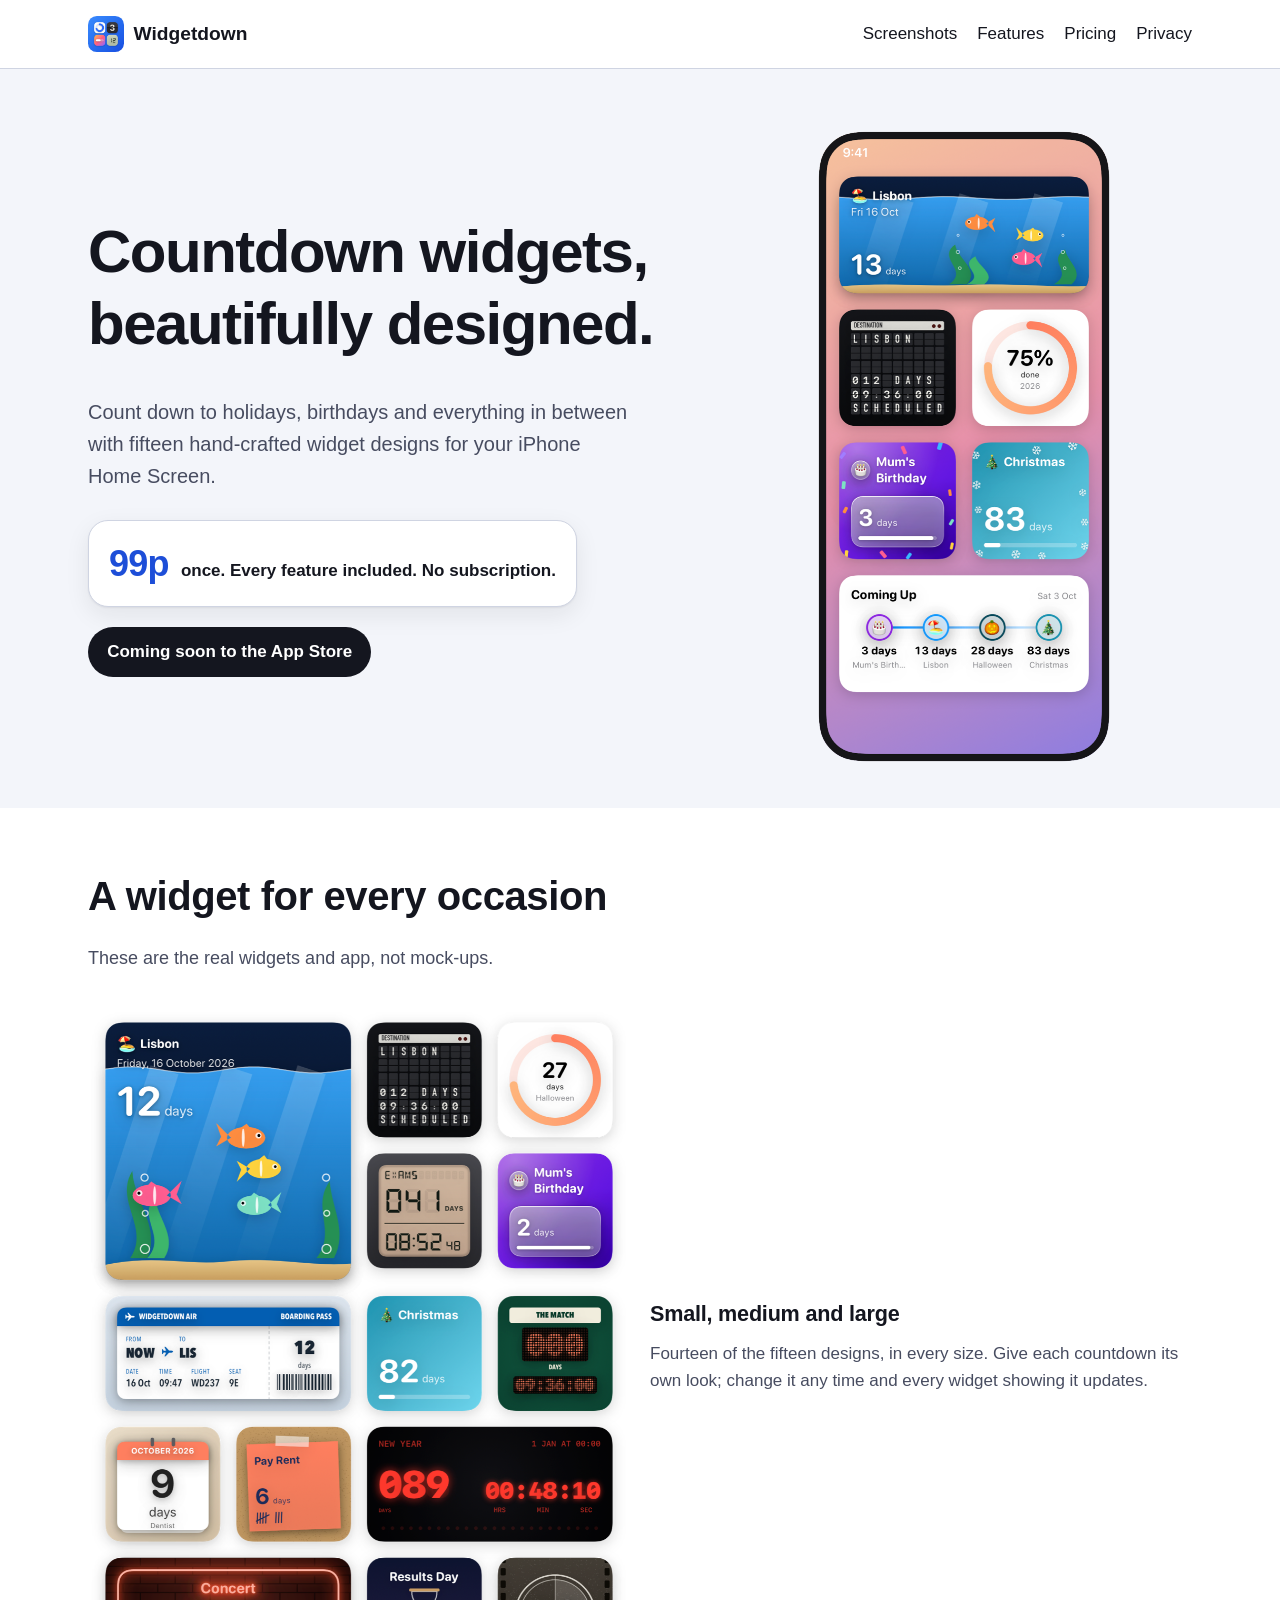
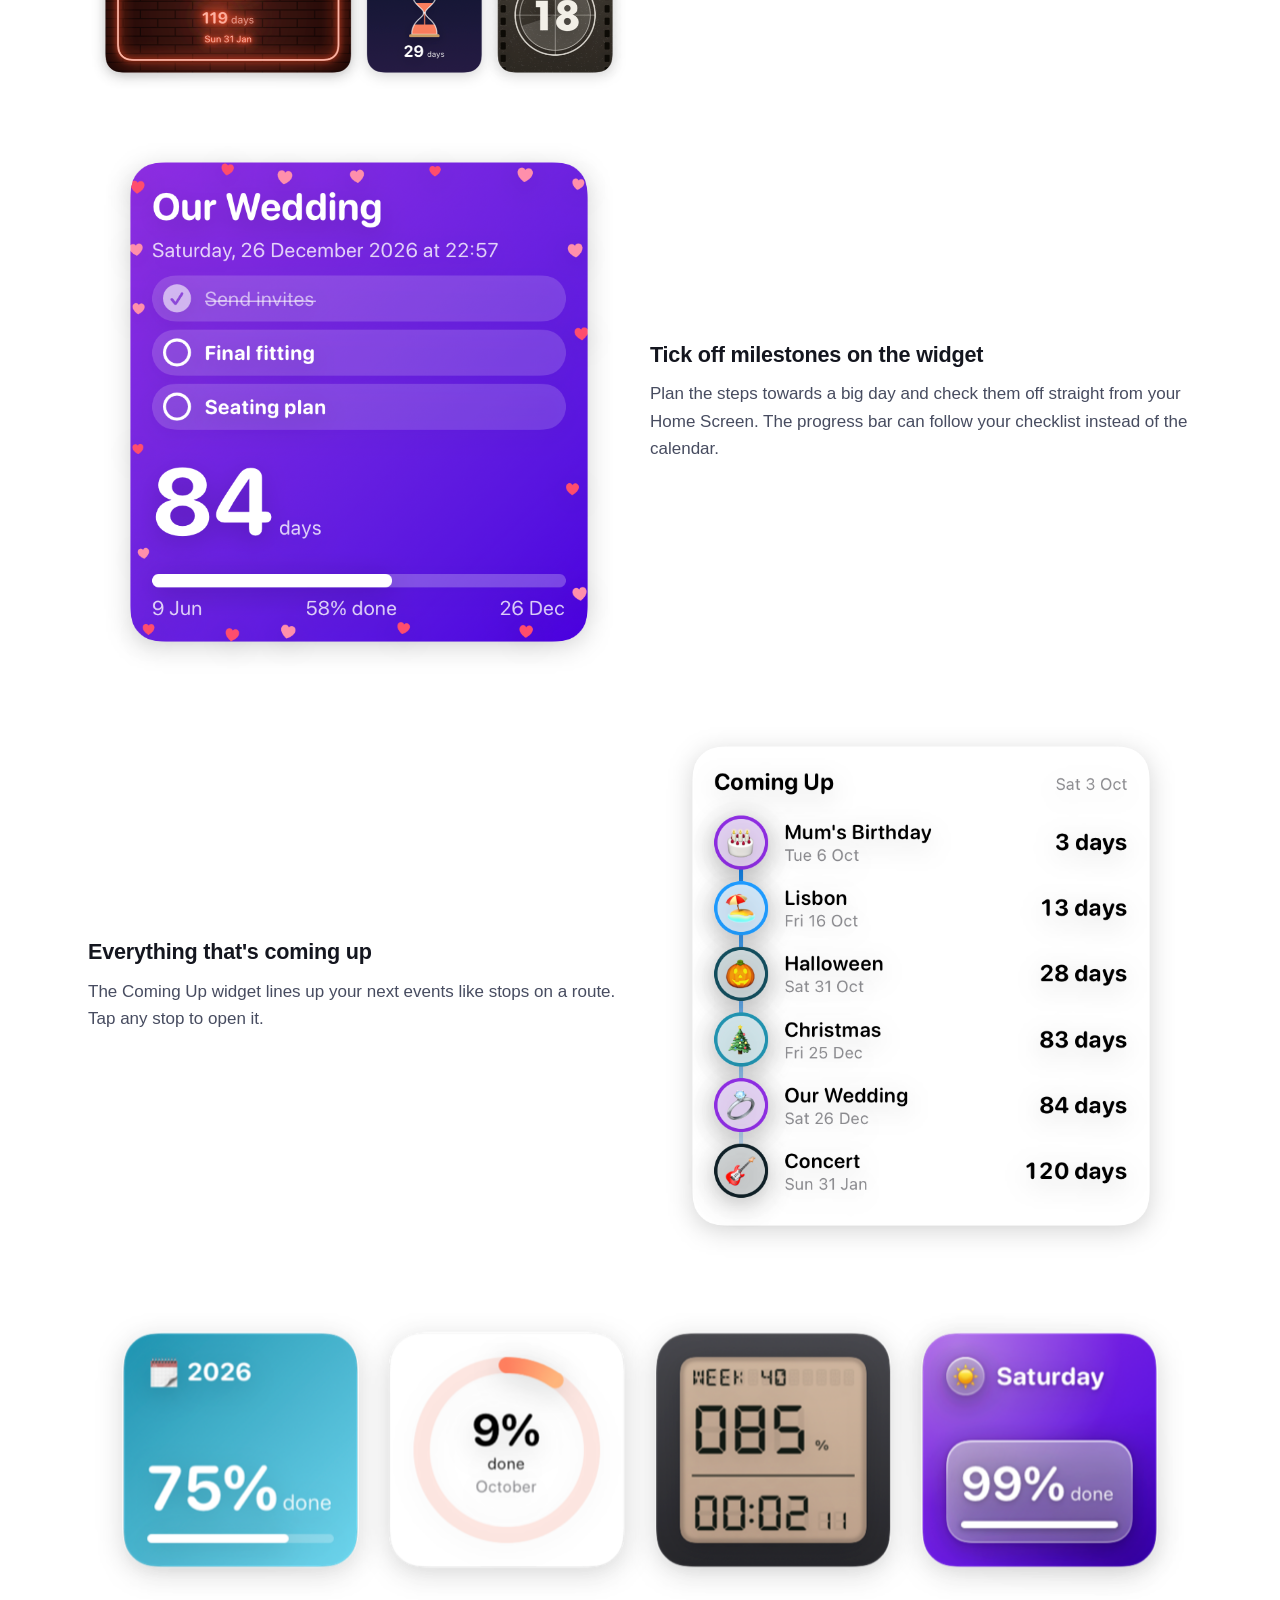
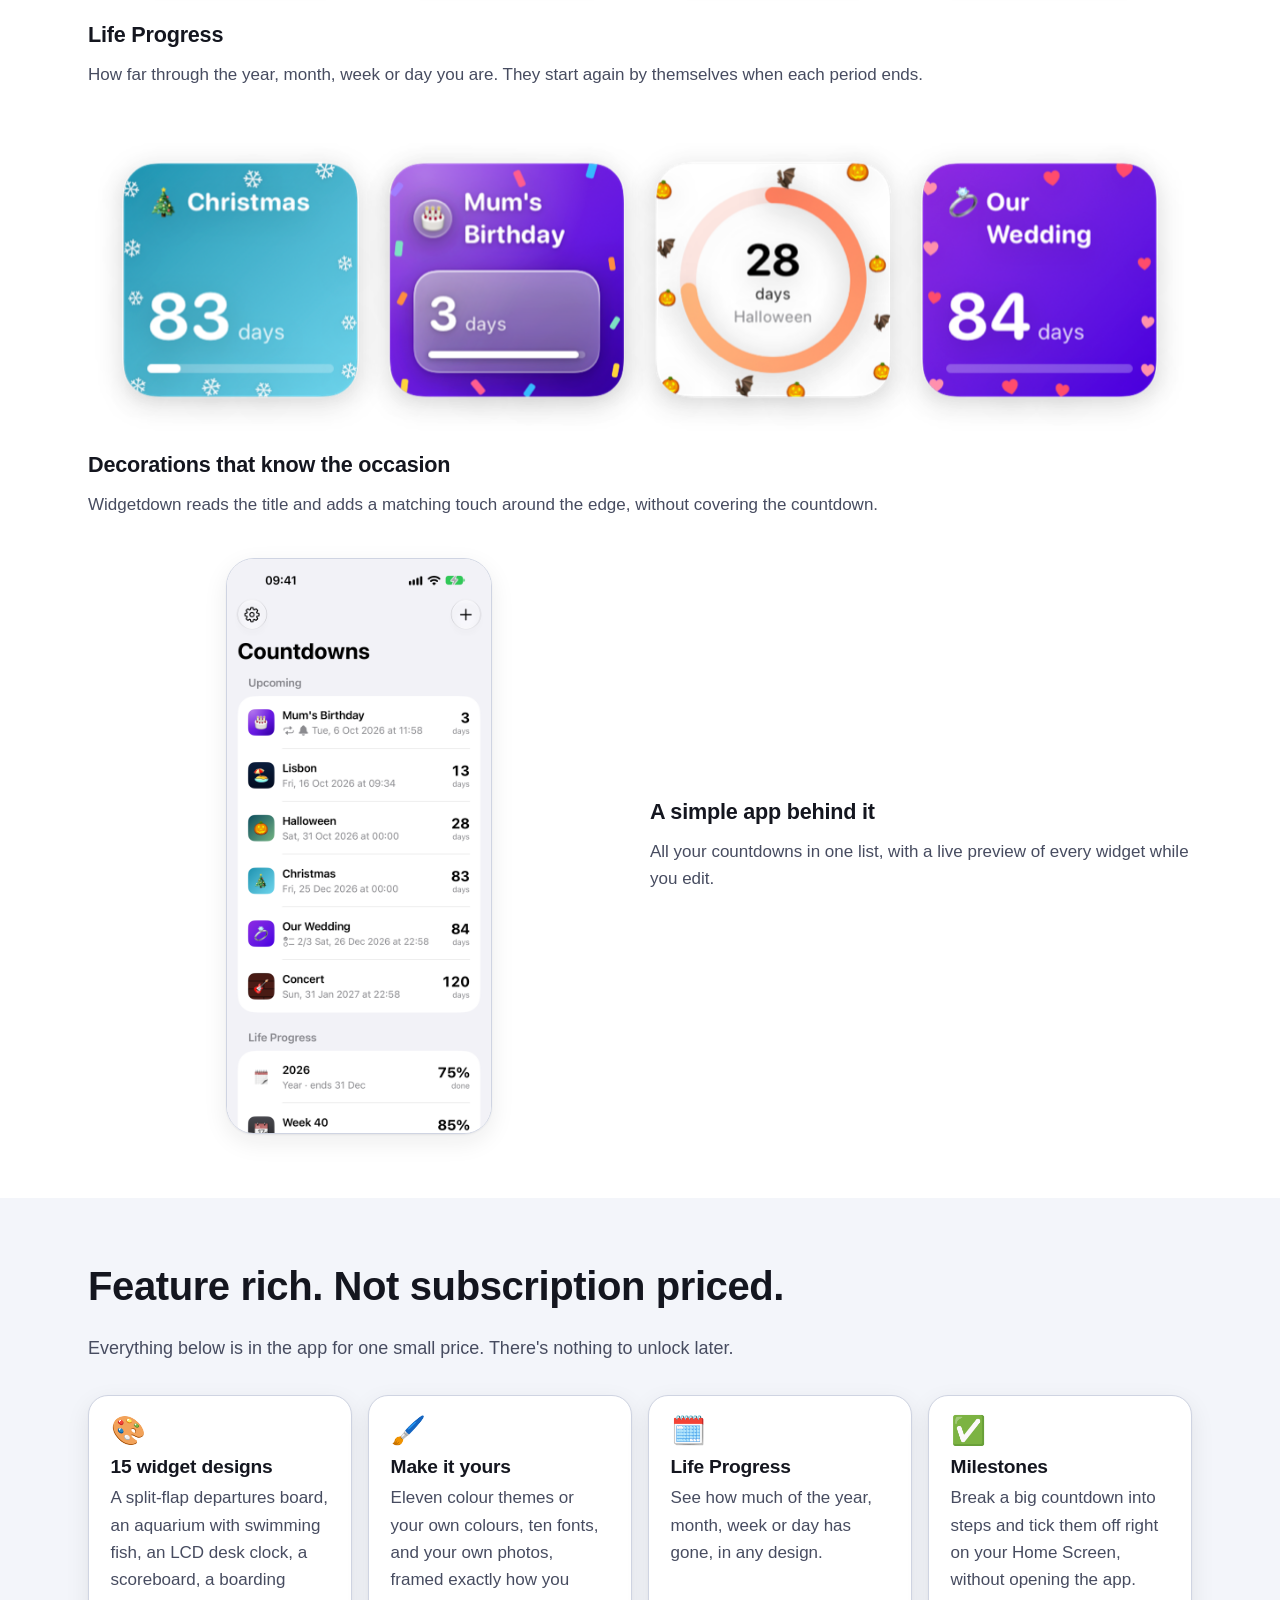
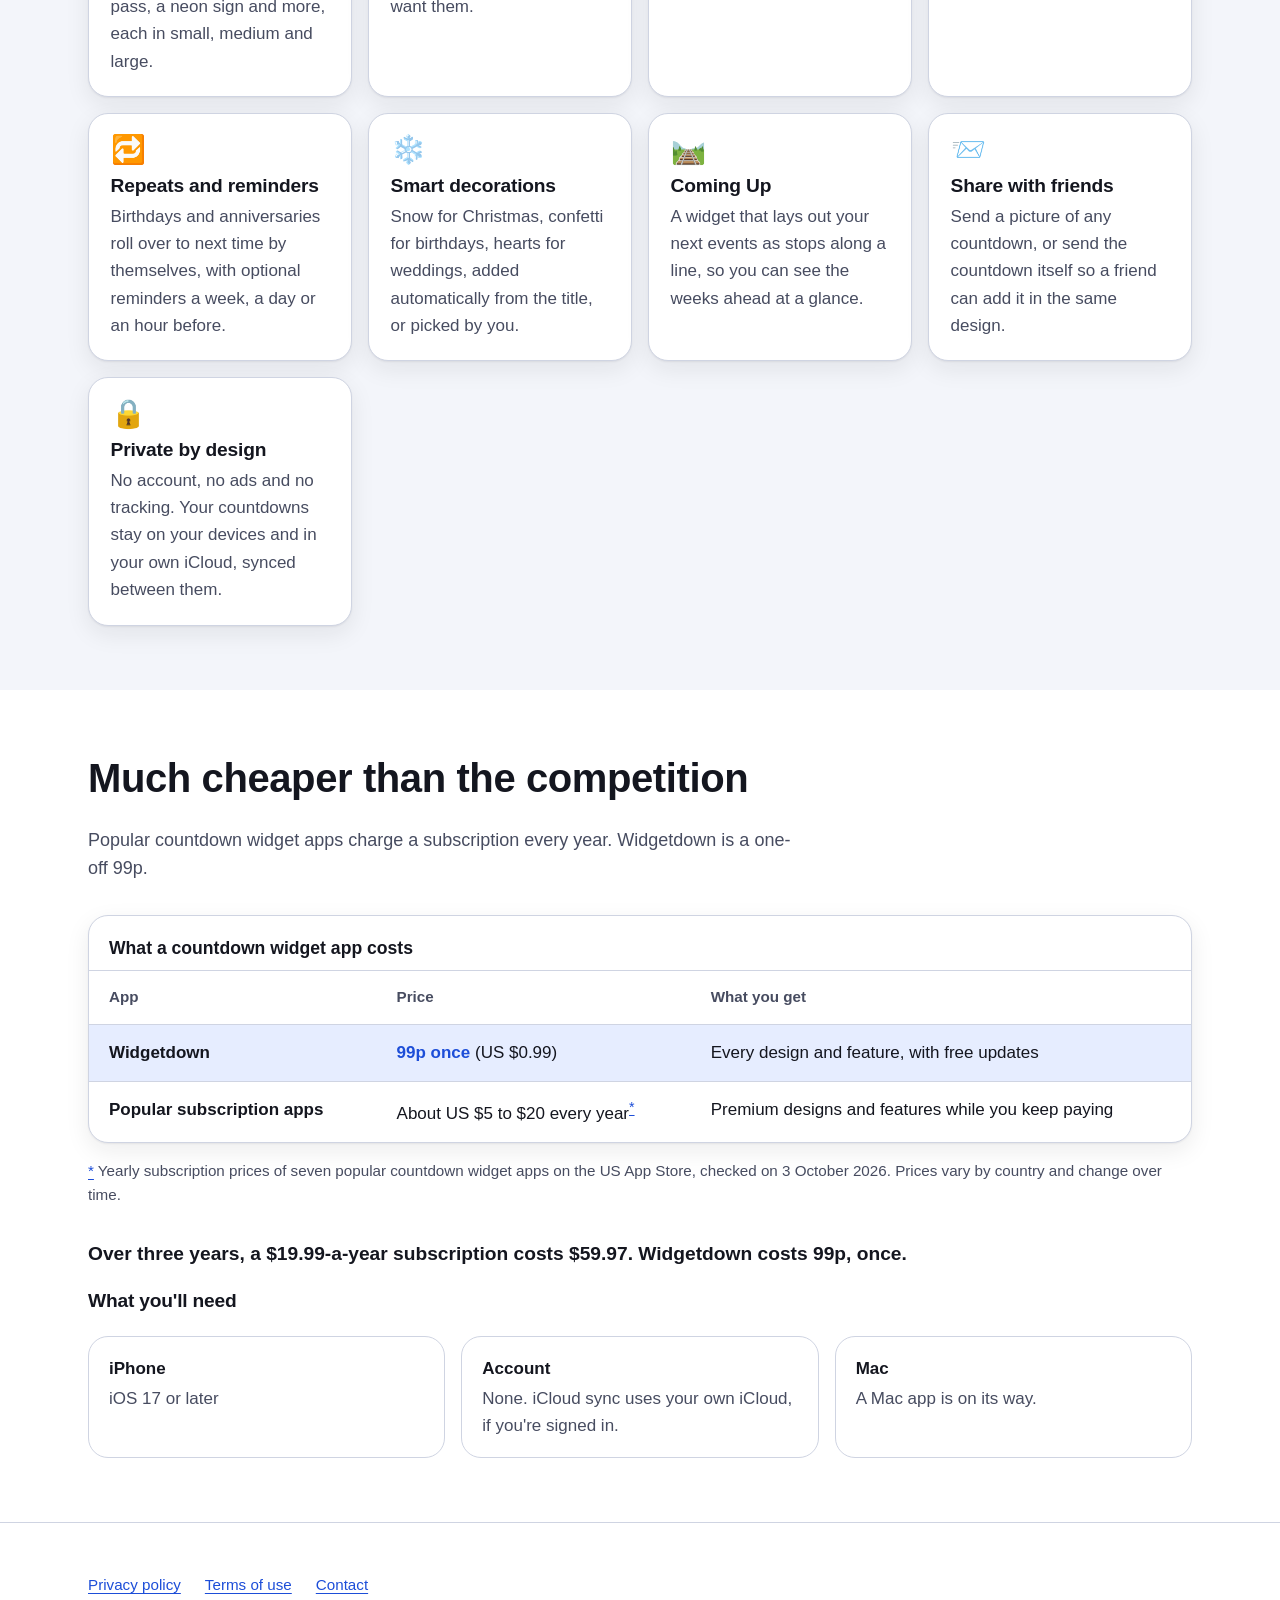
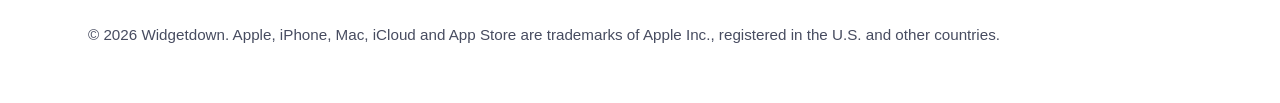
==== index.html @ a267b815 "Add files via upload" ====
<!doctype html>
<html lang="en-GB">
<head>
  <meta charset="utf-8">
  <meta name="viewport" content="width=device-width, initial-scale=1">
  <title>Widgetdown – Countdown widgets, beautifully designed</title>
  <meta name="description" content="Fifteen hand-crafted countdown widget designs for iPhone, with Life Progress, milestones, reminders and iCloud sync. 99p once, with no subscription.">
  <meta name="color-scheme" content="light dark">
  <link rel="icon" href="favicon.png" type="image/png">
  <link rel="apple-touch-icon" href="apple-touch-icon.png">
  <link rel="stylesheet" href="styles.css">
</head>
<body>
  <a class="skip-link" href="#main">Skip to main content</a>

  <header class="site-header">
    <div class="container">
      <a class="brand" href="index.html">
        <img src="images/app-icon.png" alt="" width="36" height="36">
        Widgetdown
      </a>
      <nav class="site-nav" aria-label="Main">
        <ul>
          <li><a href="#screenshots">Screenshots</a></li>
          <li><a href="#features">Features</a></li>
          <li><a href="#pricing">Pricing</a></li>
          <li><a href="legal.html">Privacy</a></li>
        </ul>
      </nav>
    </div>
  </header>

  <main id="main">
    <section class="hero" aria-labelledby="hero-title">
      <div class="container">
        <div>
          <h1 id="hero-title">Countdown widgets, beautifully designed.</h1>
          <p class="lead">Count down to holidays, birthdays and everything in between with fifteen hand-crafted widget designs for your iPhone Home Screen.</p>
          <p class="price-callout">
            <span class="price">99p</span>
            <span class="price-note">once. Every feature included. No subscription.</span>
          </p>
          <p class="store-status">Coming soon to the App Store</p>
        </div>
        <figure class="hero-figure">
          <img src="images/hero.png" width="631" height="1300"
               alt="An iPhone Home Screen with six Widgetdown widgets: an aquarium counting 13 days to Lisbon, a split-flap departures board for the same trip, a ring showing that 2026 is 75% done, a glass widget with confetti counting 3 days to Mum's birthday, a Christmas countdown at 83 days surrounded by snowflakes, and a Coming Up timeline of the next four events.">
        </figure>
      </div>
    </section>

    <section id="screenshots" aria-labelledby="screenshots-title">
      <div class="container">
        <h2 id="screenshots-title">A widget for every occasion</h2>
        <p class="section-intro">These are the real widgets and app, not mock-ups.</p>
        <div class="gallery">
          <figure class="shot">
            <div class="shot-image">
              <img class="mosaic" src="images/designs.png" width="1029" height="1300" loading="lazy" decoding="async"
                   alt="A Home Screen-style mix of small, medium and large widgets in fourteen designs: a large aquarium counting 12 days to Lisbon; small Flip Board, Ring, LCD and Glass widgets for the same trip, Halloween, exams and Mum's birthday; a medium Boarding Pass in the System colours for the flight to Lisbon; small Classic and Scoreboard widgets for Christmas and a football match; small Calendar and Sticky Note widgets for the dentist and paying rent; a medium LED counting down to New Year; a medium Neon sign for a concert; and small Hourglass and Film Leader widgets for results day and a premiere.">
            </div>
            <figcaption>
              <h3>Small, medium and large</h3>
              <p>Fourteen of the fifteen designs, in every size. Give each countdown its own look; change it any time and every widget showing it updates.</p>
            </figcaption>
          </figure>

          <figure class="shot">
            <div class="shot-image">
              <img src="images/milestones.png" width="772" height="804" loading="lazy" decoding="async"
                   alt="A large purple wedding countdown at 84 days with a checklist: Send invites is ticked off, and Final fitting and Seating plan are still to do, each with a round tick button. Small hearts decorate the edges.">
            </div>
            <figcaption>
              <h3>Tick off milestones on the widget</h3>
              <p>Plan the steps towards a big day and check them off straight from your Home Screen. The progress bar can follow your checklist instead of the calendar.</p>
            </figcaption>
          </figure>

          <figure class="shot flip">
            <div class="shot-image">
              <img src="images/coming-up.png" width="772" height="804" loading="lazy" decoding="async"
                   alt="A large Coming Up widget listing Mum's Birthday in 3 days, Lisbon in 13, Halloween in 28, Christmas in 83, Our Wedding in 84 and a concert in 120, each as a coloured stop on a vertical line.">
            </div>
            <figcaption>
              <h3>Everything that's coming up</h3>
              <p>The Coming Up widget lines up your next events like stops on a route. Tap any stop to open it.</p>
            </figcaption>
          </figure>

          <figure class="shot wide">
            <div class="shot-image">
              <img src="images/life-progress.png" width="1100" height="303" loading="lazy" decoding="async"
                   alt="Four Life Progress widgets showing how much of the year, the month, the week and the day has passed, as a percentage.">
            </div>
            <figcaption>
              <h3>Life Progress</h3>
              <p>How far through the year, month, week or day you are. They start again by themselves when each period ends.</p>
            </figcaption>
          </figure>

          <figure class="shot wide">
            <div class="shot-image">
              <img src="images/decorations.png" width="1100" height="303" loading="lazy" decoding="async"
                   alt="Four widgets with decorations around their edges: snowflakes around a Christmas countdown, confetti around Mum's Birthday, pumpkins and bats around Halloween, and hearts around Our Wedding.">
            </div>
            <figcaption>
              <h3>Decorations that know the occasion</h3>
              <p>Widgetdown reads the title and adds a matching touch around the edge, without covering the countdown.</p>
            </figcaption>
          </figure>

          <figure class="shot">
            <div class="shot-image">
              <img class="screen" src="images/app-list.png" width="598" height="1300" loading="lazy" decoding="async"
                   alt="The Widgetdown app's Countdowns screen: upcoming events with their dates and days left, from Mum's Birthday in 3 days to a concert in 120, and a Life Progress section showing 2026 is 75% done.">
            </div>
            <figcaption>
              <h3>A simple app behind it</h3>
              <p>All your countdowns in one list, with a live preview of every widget while you edit.</p>
            </figcaption>
          </figure>
        </div>
      </div>
    </section>

    <section id="features" class="alt" aria-labelledby="features-title">
      <div class="container">
        <h2 id="features-title">Feature rich. Not subscription priced.</h2>
        <p class="section-intro">Everything below is in the app for one small price. There's nothing to unlock later.</p>
        <ul class="features">
          <li>
            <span class="icon" aria-hidden="true">🎨</span>
            <h3>15 widget designs</h3>
            <p>A split-flap departures board, an aquarium with swimming fish, an LCD desk clock, a scoreboard, a boarding pass, a neon sign and more, each in small, medium and large.</p>
          </li>
          <li>
            <span class="icon" aria-hidden="true">🖌️</span>
            <h3>Make it yours</h3>
            <p>Eleven colour themes or your own colours, ten fonts, and your own photos, framed exactly how you want them.</p>
          </li>
          <li>
            <span class="icon" aria-hidden="true">🗓️</span>
            <h3>Life Progress</h3>
            <p>See how much of the year, month, week or day has gone, in any design.</p>
          </li>
          <li>
            <span class="icon" aria-hidden="true">✅</span>
            <h3>Milestones</h3>
            <p>Break a big countdown into steps and tick them off right on your Home Screen, without opening the app.</p>
          </li>
          <li>
            <span class="icon" aria-hidden="true">🔁</span>
            <h3>Repeats and reminders</h3>
            <p>Birthdays and anniversaries roll over to next time by themselves, with optional reminders a week, a day or an hour before.</p>
          </li>
          <li>
            <span class="icon" aria-hidden="true">❄️</span>
            <h3>Smart decorations</h3>
            <p>Snow for Christmas, confetti for birthdays, hearts for weddings, added automatically from the title, or picked by you.</p>
          </li>
          <li>
            <span class="icon" aria-hidden="true">🛤️</span>
            <h3>Coming Up</h3>
            <p>A widget that lays out your next events as stops along a line, so you can see the weeks ahead at a glance.</p>
          </li>
          <li>
            <span class="icon" aria-hidden="true">📨</span>
            <h3>Share with friends</h3>
            <p>Send a picture of any countdown, or send the countdown itself so a friend can add it in the same design.</p>
          </li>
          <li>
            <span class="icon" aria-hidden="true">🔒</span>
            <h3>Private by design</h3>
            <p>No account, no ads and no tracking. Your countdowns stay on your devices and in your own iCloud, synced between them.</p>
          </li>
        </ul>
      </div>
    </section>

    <section id="pricing" aria-labelledby="pricing-title">
      <div class="container">
        <h2 id="pricing-title">Much cheaper than the competition</h2>
        <p class="section-intro">Popular countdown widget apps charge a subscription every year. Widgetdown is a one-off 99p.</p>
        <div class="compare-wrap">
          <table>
            <caption>What a countdown widget app costs</caption>
            <thead>
              <tr>
                <th scope="col">App</th>
                <th scope="col">Price</th>
                <th scope="col">What you get</th>
              </tr>
            </thead>
            <tbody>
              <tr class="us">
                <th scope="row">Widgetdown</th>
                <td><span class="price">99p once</span> (US $0.99)</td>
                <td>Every design and feature, with free updates</td>
              </tr>
              <tr>
                <th scope="row">Popular subscription apps</th>
                <td>About US $5 to $20 every year<sup><a href="#price-source" id="price-ref" aria-label="Where these prices come from">*</a></sup></td>
                <td>Premium designs and features while you keep paying</td>
              </tr>
            </tbody>
          </table>
        </div>
        <p class="footnote" id="price-source"><a href="#price-ref" aria-label="Back to the price comparison table">*</a> Yearly subscription prices of seven popular countdown widget apps on the US App Store, checked on 3 October 2026. Prices vary by country and change over time.</p>
        <p class="saving">Over three years, a $19.99-a-year subscription costs $59.97. Widgetdown costs 99p, once.</p>

        <h3>What you'll need</h3>
        <dl class="facts">
          <div>
            <dt>iPhone</dt>
            <dd>iOS 17 or later</dd>
          </div>
          <div>
            <dt>Account</dt>
            <dd>None. iCloud sync uses your own iCloud, if you're signed in.</dd>
          </div>
          <div>
            <dt>Mac</dt>
            <dd>A Mac app is on its way.</dd>
          </div>
        </dl>
      </div>
    </section>
  </main>

  <footer class="site-footer">
    <div class="container">
      <nav aria-label="Footer">
        <ul>
          <li><a href="legal.html#privacy">Privacy policy</a></li>
          <li><a href="legal.html#terms">Terms of use</a></li>
          <li><a href="mailto:support@example.com">Contact</a></li>
        </ul>
      </nav>
      <p>© 2026 Widgetdown. Apple, iPhone, Mac, iCloud and App Store are trademarks of Apple Inc., registered in the U.S. and other countries.</p>
    </div>
  </footer>
</body>
</html>
---- styles.css ----
/* Widgetdown website. Colours are tokens, redefined for dark mode; every
   text/background pair meets WCAG 2.2 AA contrast (checked in both modes). */

:root {
  --bg: #ffffff;
  --bg-alt: #f3f5fa;
  --card: #ffffff;
  --text: #14161f;
  --text-muted: #474c60;
  --accent: #1d4ed8;
  --accent-ink: #ffffff;
  --accent-soft: #e6edff;
  --border: #cfd4e2;
  --focus: #1d4ed8;
  --shadow: 0 1px 2px rgb(20 22 31 / 6%), 0 8px 24px rgb(20 22 31 / 8%);
  --radius: 1.25rem;
  color-scheme: light;
}

@media (prefers-color-scheme: dark) {
  :root {
    --bg: #0e1017;
    --bg-alt: #161923;
    --card: #1b1f2b;
    --text: #f3f4f8;
    --text-muted: #b6bacb;
    --accent: #8db4ff;
    --accent-ink: #0e1017;
    --accent-soft: #1f2a45;
    --border: #353b4d;
    --focus: #8db4ff;
    --shadow: 0 1px 2px rgb(0 0 0 / 40%), 0 8px 24px rgb(0 0 0 / 35%);
    color-scheme: dark;
  }
}

*,
*::before,
*::after {
  box-sizing: border-box;
}

html {
  -webkit-text-size-adjust: 100%;
  text-size-adjust: 100%;
}

@media (prefers-reduced-motion: no-preference) {
  html {
    scroll-behavior: smooth;
  }
}

body {
  margin: 0;
  background: var(--bg);
  color: var(--text);
  font-family: -apple-system, BlinkMacSystemFont, "SF Pro Text", "Segoe UI", Roboto, "Helvetica Neue", Arial, sans-serif;
  font-size: 1.0625rem;
  line-height: 1.6;
}

img {
  display: block;
  max-width: 100%;
  height: auto;
}

a {
  color: var(--accent);
  text-underline-offset: 0.18em;
}

a:hover {
  text-decoration-thickness: 2px;
}

:focus-visible {
  outline: 3px solid var(--focus);
  outline-offset: 3px;
  border-radius: 0.375rem;
}

h1,
h2,
h3 {
  line-height: 1.2;
  letter-spacing: -0.01em;
  margin: 0 0 0.6em;
}

h1 {
  font-size: clamp(2.25rem, 1.6rem + 3vw, 3.75rem);
  letter-spacing: -0.025em;
}

h2 {
  font-size: clamp(1.75rem, 1.4rem + 1.6vw, 2.5rem);
}

h3 {
  font-size: 1.2rem;
}

p {
  margin: 0 0 1em;
}

/* Skip link: hidden until focused. */
.skip-link {
  position: absolute;
  left: 1rem;
  top: -10rem;
  z-index: 10;
  padding: 0.75rem 1rem;
  background: var(--accent);
  color: var(--accent-ink);
  font-weight: 600;
  border-radius: 0.5rem;
  text-decoration: none;
}

.skip-link:focus {
  top: 1rem;
}

.visually-hidden {
  position: absolute !important;
  width: 1px;
  height: 1px;
  padding: 0;
  margin: -1px;
  overflow: hidden;
  clip: rect(0 0 0 0);
  white-space: nowrap;
  border: 0;
}

.container {
  width: 100%;
  max-width: 72rem;
  margin: 0 auto;
  padding: 0 1rem;
}

@media (min-width: 40rem) {
  .container {
    padding: 0 1.5rem;
  }
}

/* Header */
.site-header {
  border-bottom: 1px solid var(--border);
  background: var(--bg);
}

.site-header .container {
  display: flex;
  flex-wrap: wrap;
  align-items: center;
  justify-content: space-between;
  gap: 0.5rem 1.5rem;
  padding-top: 0.75rem;
  padding-bottom: 0.75rem;
}

.brand {
  display: inline-flex;
  align-items: center;
  gap: 0.6rem;
  color: var(--text);
  font-weight: 700;
  font-size: 1.2rem;
  text-decoration: none;
  min-height: 2.75rem;
}

.brand img {
  width: 2.25rem;
  height: 2.25rem;
  border-radius: 0.55rem;
}

.site-nav ul {
  display: flex;
  flex-wrap: wrap;
  gap: 0.25rem 1.25rem;
  margin: 0;
  padding: 0;
  list-style: none;
}

.site-nav a {
  display: inline-flex;
  align-items: center;
  min-height: 2.75rem;
  color: var(--text);
  font-weight: 500;
  text-decoration: none;
}

.site-nav a:hover,
.site-nav a[aria-current="page"] {
  text-decoration: underline;
}

/* Hero */
.hero {
  background: var(--bg-alt);
  padding: 3rem 0 2rem;
}

.hero .container {
  display: grid;
  gap: 2rem;
  align-items: center;
}

@media (min-width: 52rem) {
  .hero .container {
    grid-template-columns: 1.15fr 0.85fr;
  }
}

.lead {
  font-size: 1.25rem;
  color: var(--text-muted);
  max-width: 34rem;
}

.price-callout {
  display: inline-flex;
  flex-wrap: wrap;
  align-items: baseline;
  gap: 0.25rem 0.75rem;
  margin: 0.5rem 0 1.25rem;
  padding: 0.85rem 1.25rem;
  background: var(--card);
  border: 1px solid var(--border);
  border-radius: var(--radius);
  box-shadow: var(--shadow);
}

.price-callout .price {
  font-size: 2.25rem;
  font-weight: 800;
  color: var(--accent);
  letter-spacing: -0.02em;
}

.price-callout .price-note {
  font-weight: 600;
}

.store-status {
  display: inline-block;
  margin: 0;
  padding: 0.7rem 1.2rem;
  border-radius: 999px;
  background: var(--text);
  color: var(--bg);
  font-weight: 600;
}

.hero-figure {
  margin: 0;
  justify-self: center;
  max-width: 20rem;
}

/* Sections */
section {
  padding: 4rem 0;
}

.section-intro {
  max-width: 44rem;
  color: var(--text-muted);
  font-size: 1.125rem;
}

.alt {
  background: var(--bg-alt);
}

/* Feature grid */
.features {
  display: grid;
  grid-template-columns: repeat(auto-fit, minmax(min(100%, 16rem), 1fr));
  gap: 1rem;
  margin: 2rem 0 0;
  padding: 0;
  list-style: none;
}

.features li {
  background: var(--card);
  border: 1px solid var(--border);
  border-radius: var(--radius);
  padding: 1.35rem;
  box-shadow: var(--shadow);
}

.features .icon {
  display: block;
  font-size: 1.75rem;
  line-height: 1;
  margin-bottom: 0.6rem;
}

.features h3 {
  margin-bottom: 0.4rem;
}

.features p {
  margin: 0;
  color: var(--text-muted);
}

/* Screenshots */
.gallery {
  display: grid;
  gap: 2.5rem;
  margin-top: 2rem;
}

.shot {
  margin: 0;
  display: grid;
  gap: 1.25rem;
  align-items: center;
}

@media (min-width: 52rem) {
  .shot {
    grid-template-columns: 1fr 1fr;
  }

  .shot.wide {
    grid-template-columns: 1fr;
  }

  .shot.flip .shot-image {
    order: 2;
  }
}

.shot-image {
  display: flex;
  justify-content: center;
}

.shot-image img {
  max-height: 34rem;
  width: auto;
}

.shot .shot-image img.mosaic {
  max-height: 46rem;
}

.shot.wide .shot-image img {
  width: 100%;
  max-height: none;
}

.shot img.screen {
  border-radius: 1.75rem;
  border: 1px solid var(--border);
  box-shadow: var(--shadow);
  max-height: 36rem;
}

.shot figcaption h3 {
  font-size: 1.35rem;
}

.shot figcaption p {
  color: var(--text-muted);
  margin: 0;
}

/* Pricing comparison */
.compare-wrap {
  margin-top: 2rem;
  background: var(--card);
  border: 1px solid var(--border);
  border-radius: var(--radius);
  box-shadow: var(--shadow);
  overflow: hidden;
}

table {
  width: 100%;
  border-collapse: collapse;
}

caption {
  text-align: left;
  padding: 1.1rem 1.25rem 0.5rem;
  font-weight: 700;
  font-size: 1.1rem;
}

th,
td {
  text-align: left;
  vertical-align: top;
  padding: 0.9rem 1.25rem;
  border-top: 1px solid var(--border);
}

thead th {
  color: var(--text-muted);
  font-size: 0.95rem;
  font-weight: 600;
}

tbody th {
  font-weight: 700;
}

.us td,
.us th {
  background: var(--accent-soft);
}

.us .price {
  color: var(--accent);
  font-weight: 800;
}

.footnote {
  margin-top: 1rem;
  font-size: 0.95rem;
  color: var(--text-muted);
}

.saving {
  margin-top: 2rem;
  font-size: 1.2rem;
  font-weight: 600;
}

/* Requirements */
.facts {
  display: grid;
  grid-template-columns: repeat(auto-fit, minmax(min(100%, 15rem), 1fr));
  gap: 1rem;
  margin: 1.5rem 0 0;
}

.facts div {
  background: var(--card);
  border: 1px solid var(--border);
  border-radius: var(--radius);
  padding: 1.1rem 1.25rem;
}

.facts dt {
  font-weight: 700;
}

.facts dd {
  margin: 0.2rem 0 0;
  color: var(--text-muted);
}

/* Footer */
.site-footer {
  border-top: 1px solid var(--border);
  padding: 2.5rem 0;
  color: var(--text-muted);
  font-size: 0.95rem;
}

.site-footer ul {
  display: flex;
  flex-wrap: wrap;
  gap: 0.25rem 1.5rem;
  margin: 0 0 1rem;
  padding: 0;
  list-style: none;
}

.site-footer a {
  display: inline-flex;
  align-items: center;
  min-height: 2.75rem;
}

/* Legal page */
.legal main {
  padding: 3rem 0 4rem;
}

.legal .prose {
  max-width: 46rem;
}

.legal .prose h2 {
  margin-top: 2.5rem;
  padding-top: 1rem;
  border-top: 1px solid var(--border);
}

.legal .prose h3 {
  margin-top: 1.75rem;
}

.legal .prose li {
  margin-bottom: 0.4rem;
}

.summary {
  background: var(--accent-soft);
  border-radius: var(--radius);
  padding: 1.1rem 1.35rem;
  margin: 1.25rem 0;
}

.summary p:last-child {
  margin-bottom: 0;
}

.toc {
  background: var(--bg-alt);
  border-radius: var(--radius);
  padding: 1rem 1.35rem;
  margin: 1.5rem 0;
}

.legal .prose .toc h2 {
  font-size: 1.1rem;
  margin: 0 0 0.5rem;
  padding: 0;
  border: 0;
}

.toc ul {
  margin: 0;
  padding-left: 1.2rem;
}

.toc a {
  display: inline-block;
  padding: 0.2rem 0;
}

.updated {
  color: var(--text-muted);
}

@media (forced-colors: active) {
  .features li,
  .compare-wrap,
  .price-callout,
  .facts div {
    border: 1px solid CanvasText;
  }
}
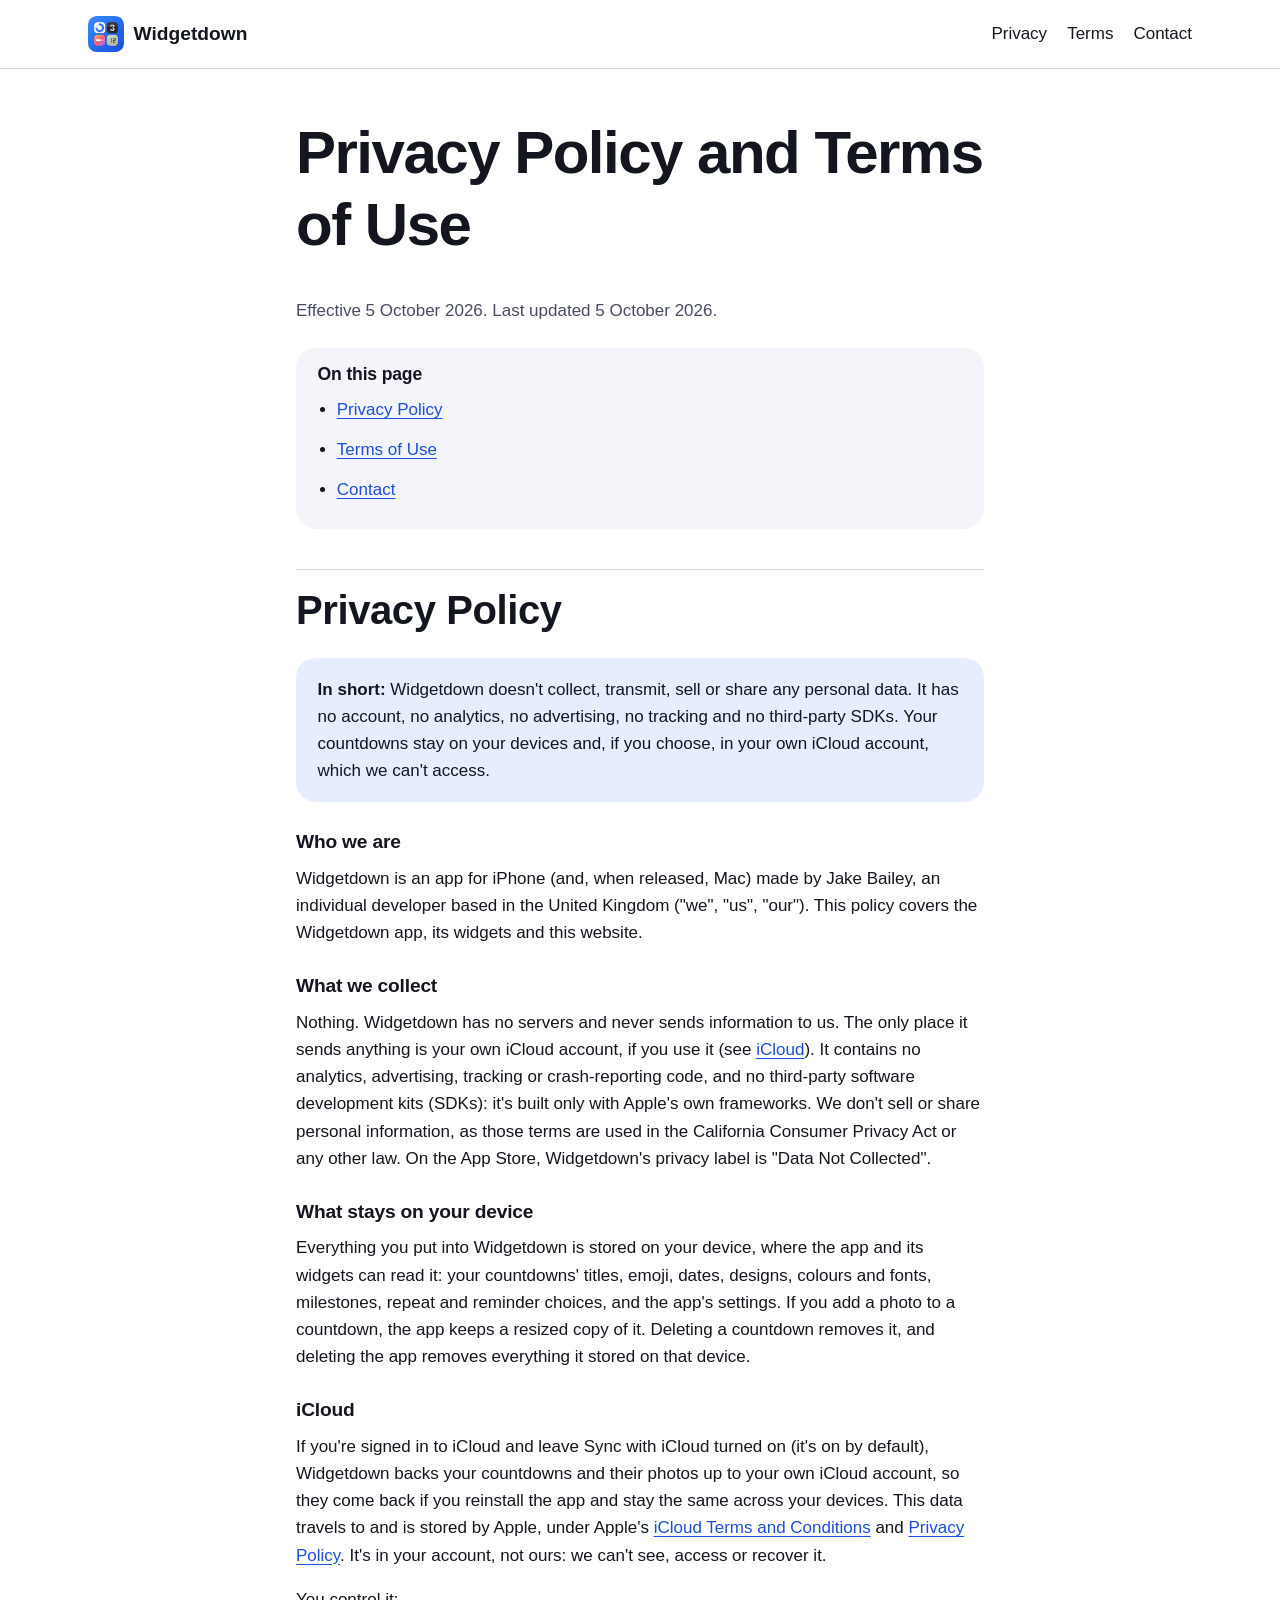
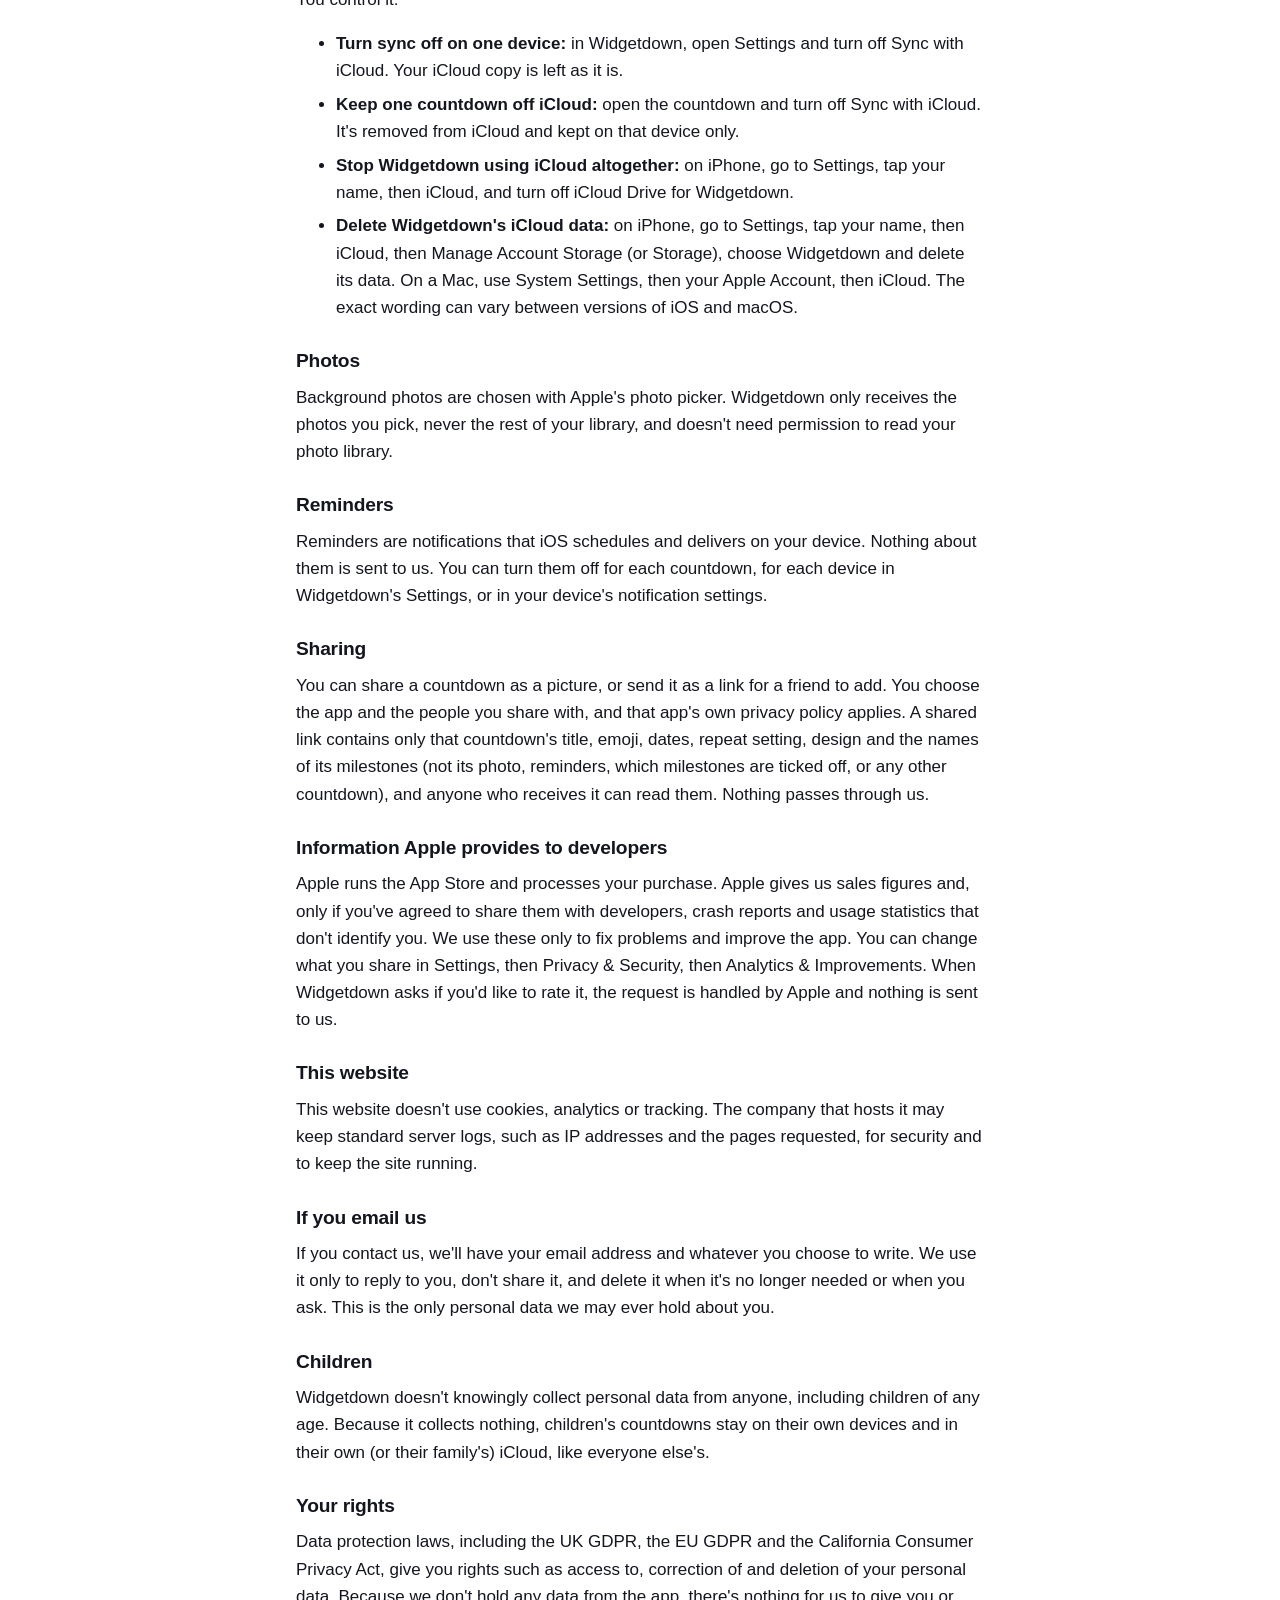
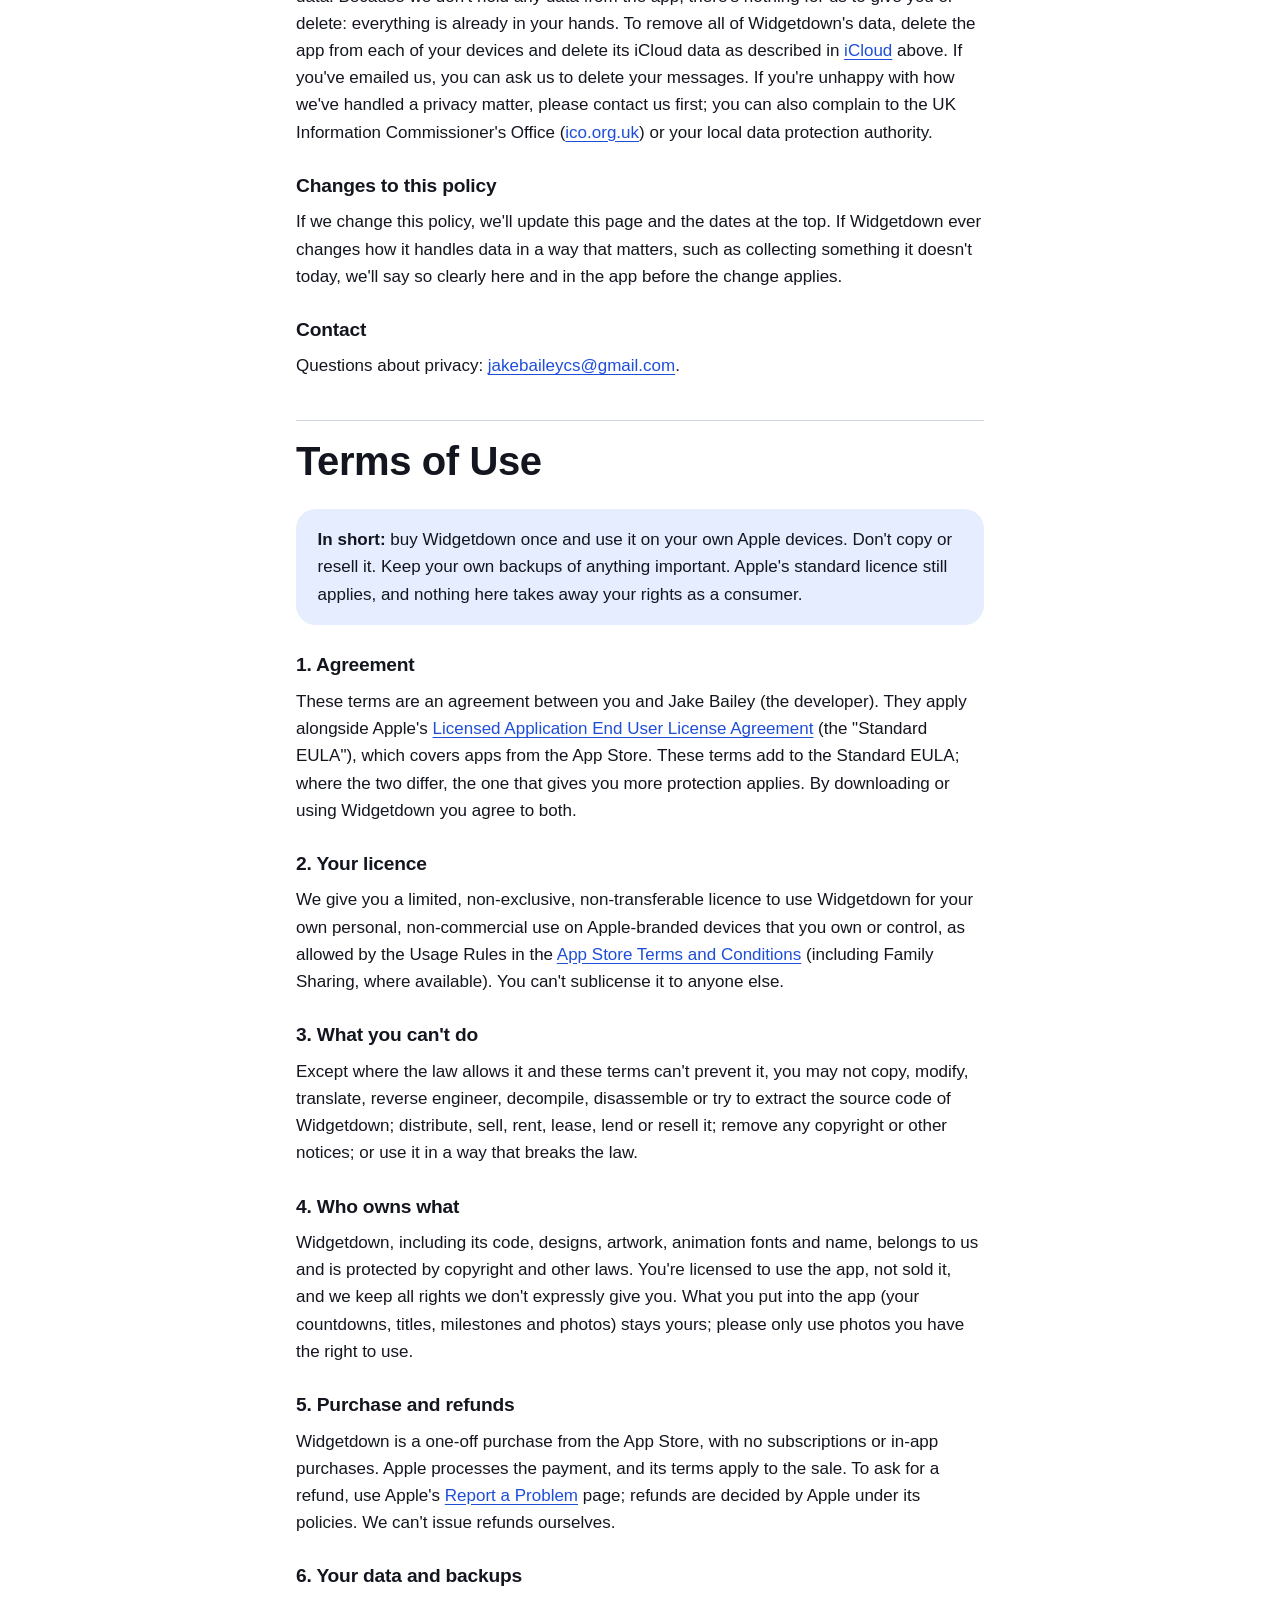
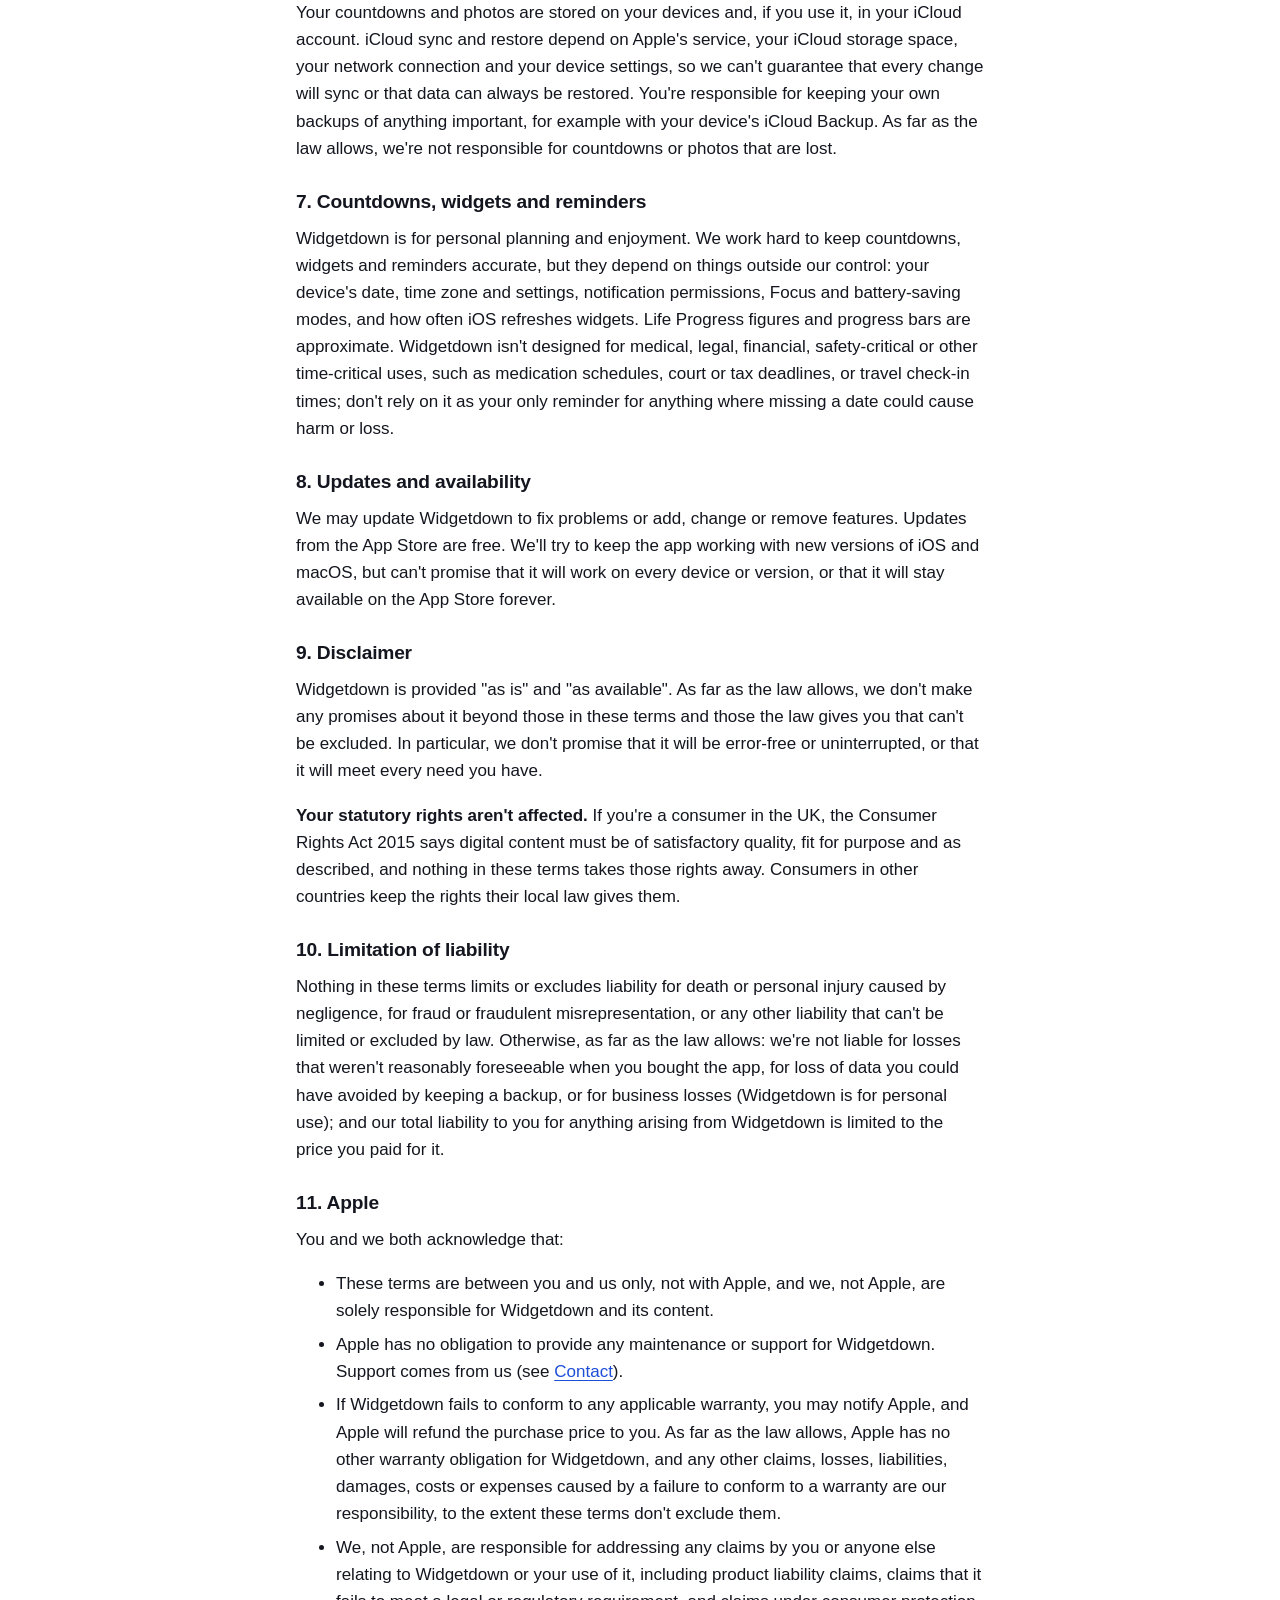
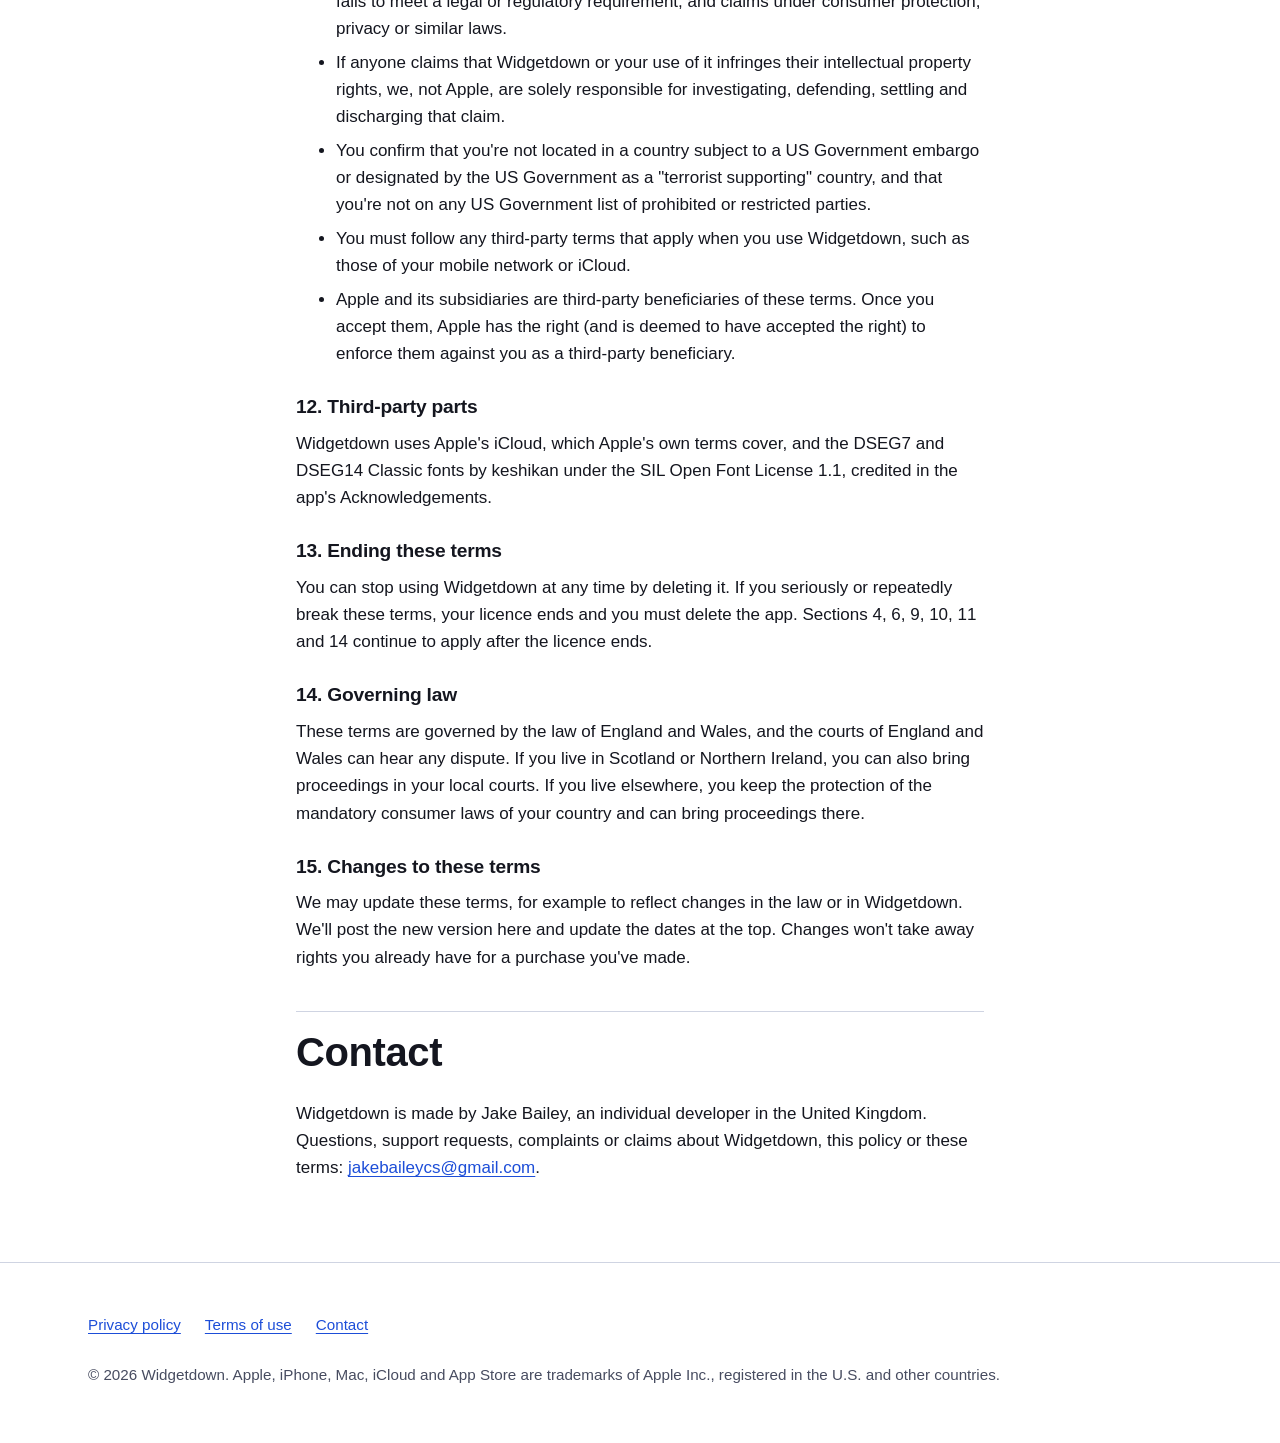
==== commit 04d73f31: "Add files via upload" ====
--- a/index.html
+++ b/index.html
@@ -3,237 +3,739 @@
 <head>
   <meta charset="utf-8">
   <meta name="viewport" content="width=device-width, initial-scale=1">
-  <title>Widgetdown – Countdown widgets, beautifully designed</title>
-  <meta name="description" content="Fifteen hand-crafted countdown widget designs for iPhone, with Life Progress, milestones, reminders and iCloud sync. 99p once, with no subscription.">
+  <title>Privacy Policy and Terms of Use – Widgetdown</title>
+  <meta name="description" content="Widgetdown's privacy policy and terms of use. Widgetdown collects no personal data: your countdowns stay on your devices and in your own iCloud.">
   <meta name="color-scheme" content="light dark">
-  <link rel="icon" href="favicon.png" type="image/png">
-  <link rel="apple-touch-icon" href="apple-touch-icon.png">
-  <link rel="stylesheet" href="styles.css">
+  <link rel="icon" href="[data-uri]" type="image/png">
+  <style>
+/* Widgetdown website. Colours are tokens, redefined for dark mode; every
+   text/background pair meets WCAG 2.2 AA contrast (checked in both modes). */
+
+:root {
+  --bg: #ffffff;
+  --bg-alt: #f3f5fa;
+  --card: #ffffff;
+  --text: #14161f;
+  --text-muted: #474c60;
+  --accent: #1d4ed8;
+  --accent-ink: #ffffff;
+  --accent-soft: #e6edff;
+  --border: #cfd4e2;
+  --focus: #1d4ed8;
+  --shadow: 0 1px 2px rgb(20 22 31 / 6%), 0 8px 24px rgb(20 22 31 / 8%);
+  --radius: 1.25rem;
+  color-scheme: light;
+}
+
+@media (prefers-color-scheme: dark) {
+  :root {
+    --bg: #0e1017;
+    --bg-alt: #161923;
+    --card: #1b1f2b;
+    --text: #f3f4f8;
+    --text-muted: #b6bacb;
+    --accent: #8db4ff;
+    --accent-ink: #0e1017;
+    --accent-soft: #1f2a45;
+    --border: #353b4d;
+    --focus: #8db4ff;
+    --shadow: 0 1px 2px rgb(0 0 0 / 40%), 0 8px 24px rgb(0 0 0 / 35%);
+    color-scheme: dark;
+  }
+}
+
+*,
+*::before,
+*::after {
+  box-sizing: border-box;
+}
+
+html {
+  -webkit-text-size-adjust: 100%;
+  text-size-adjust: 100%;
+}
+
+@media (prefers-reduced-motion: no-preference) {
+  html {
+    scroll-behavior: smooth;
+  }
+}
+
+body {
+  margin: 0;
+  background: var(--bg);
+  color: var(--text);
+  font-family: -apple-system, BlinkMacSystemFont, "SF Pro Text", "Segoe UI", Roboto, "Helvetica Neue", Arial, sans-serif;
+  font-size: 1.0625rem;
+  line-height: 1.6;
+}
+
+img {
+  display: block;
+  max-width: 100%;
+  height: auto;
+}
+
+a {
+  color: var(--accent);
+  text-underline-offset: 0.18em;
+}
+
+a:hover {
+  text-decoration-thickness: 2px;
+}
+
+:focus-visible {
+  outline: 3px solid var(--focus);
+  outline-offset: 3px;
+  border-radius: 0.375rem;
+}
+
+h1,
+h2,
+h3 {
+  line-height: 1.2;
+  letter-spacing: -0.01em;
+  margin: 0 0 0.6em;
+}
+
+h1 {
+  font-size: clamp(2.25rem, 1.6rem + 3vw, 3.75rem);
+  letter-spacing: -0.025em;
+}
+
+h2 {
+  font-size: clamp(1.75rem, 1.4rem + 1.6vw, 2.5rem);
+}
+
+h3 {
+  font-size: 1.2rem;
+}
+
+p {
+  margin: 0 0 1em;
+}
+
+/* Skip link: hidden until focused. */
+.skip-link {
+  position: absolute;
+  left: 1rem;
+  top: -10rem;
+  z-index: 10;
+  padding: 0.75rem 1rem;
+  background: var(--accent);
+  color: var(--accent-ink);
+  font-weight: 600;
+  border-radius: 0.5rem;
+  text-decoration: none;
+}
+
+.skip-link:focus {
+  top: 1rem;
+}
+
+.visually-hidden {
+  position: absolute !important;
+  width: 1px;
+  height: 1px;
+  padding: 0;
+  margin: -1px;
+  overflow: hidden;
+  clip: rect(0 0 0 0);
+  white-space: nowrap;
+  border: 0;
+}
+
+.container {
+  width: 100%;
+  max-width: 72rem;
+  margin: 0 auto;
+  padding: 0 1rem;
+}
+
+@media (min-width: 40rem) {
+  .container {
+    padding: 0 1.5rem;
+  }
+}
+
+/* Header */
+.site-header {
+  border-bottom: 1px solid var(--border);
+  background: var(--bg);
+}
+
+.site-header .container {
+  display: flex;
+  flex-wrap: wrap;
+  align-items: center;
+  justify-content: space-between;
+  gap: 0.5rem 1.5rem;
+  padding-top: 0.75rem;
+  padding-bottom: 0.75rem;
+}
+
+.brand {
+  display: inline-flex;
+  align-items: center;
+  gap: 0.6rem;
+  color: var(--text);
+  font-weight: 700;
+  font-size: 1.2rem;
+  text-decoration: none;
+  min-height: 2.75rem;
+}
+
+.brand img {
+  width: 2.25rem;
+  height: 2.25rem;
+  border-radius: 0.55rem;
+}
+
+.site-nav ul {
+  display: flex;
+  flex-wrap: wrap;
+  gap: 0.25rem 1.25rem;
+  margin: 0;
+  padding: 0;
+  list-style: none;
+}
+
+.site-nav a {
+  display: inline-flex;
+  align-items: center;
+  min-height: 2.75rem;
+  color: var(--text);
+  font-weight: 500;
+  text-decoration: none;
+}
+
+.site-nav a:hover,
+.site-nav a[aria-current="page"] {
+  text-decoration: underline;
+}
+
+/* Hero */
+.hero {
+  background: var(--bg-alt);
+  padding: 3rem 0 2rem;
+}
+
+.hero .container {
+  display: grid;
+  gap: 2rem;
+  align-items: center;
+}
+
+@media (min-width: 52rem) {
+  .hero .container {
+    grid-template-columns: 1.15fr 0.85fr;
+  }
+}
+
+.lead {
+  font-size: 1.25rem;
+  color: var(--text-muted);
+  max-width: 34rem;
+}
+
+.price-callout {
+  display: inline-flex;
+  flex-wrap: wrap;
+  align-items: baseline;
+  gap: 0.25rem 0.75rem;
+  margin: 0.5rem 0 1.25rem;
+  padding: 0.85rem 1.25rem;
+  background: var(--card);
+  border: 1px solid var(--border);
+  border-radius: var(--radius);
+  box-shadow: var(--shadow);
+}
+
+.price-callout .price {
+  font-size: 2.25rem;
+  font-weight: 800;
+  color: var(--accent);
+  letter-spacing: -0.02em;
+}
+
+.price-callout .price-note {
+  font-weight: 600;
+}
+
+.store-status {
+  display: inline-block;
+  margin: 0;
+  padding: 0.7rem 1.2rem;
+  border-radius: 999px;
+  background: var(--text);
+  color: var(--bg);
+  font-weight: 600;
+}
+
+.hero-figure {
+  margin: 0;
+  justify-self: center;
+  max-width: 20rem;
+}
+
+/* Sections */
+section {
+  padding: 4rem 0;
+}
+
+.section-intro {
+  max-width: 44rem;
+  color: var(--text-muted);
+  font-size: 1.125rem;
+}
+
+.alt {
+  background: var(--bg-alt);
+}
+
+/* Feature grid */
+.features {
+  display: grid;
+  grid-template-columns: repeat(auto-fit, minmax(min(100%, 16rem), 1fr));
+  gap: 1rem;
+  margin: 2rem 0 0;
+  padding: 0;
+  list-style: none;
+}
+
+.features li {
+  background: var(--card);
+  border: 1px solid var(--border);
+  border-radius: var(--radius);
+  padding: 1.35rem;
+  box-shadow: var(--shadow);
+}
+
+.features .icon {
+  display: block;
+  font-size: 1.75rem;
+  line-height: 1;
+  margin-bottom: 0.6rem;
+}
+
+.features h3 {
+  margin-bottom: 0.4rem;
+}
+
+.features p {
+  margin: 0;
+  color: var(--text-muted);
+}
+
+/* Screenshots */
+.gallery {
+  display: grid;
+  gap: 2.5rem;
+  margin-top: 2rem;
+}
+
+.shot {
+  margin: 0;
+  display: grid;
+  gap: 1.25rem;
+  align-items: center;
+}
+
+@media (min-width: 52rem) {
+  .shot {
+    grid-template-columns: 1fr 1fr;
+  }
+
+  .shot.wide {
+    grid-template-columns: 1fr;
+  }
+
+  .shot.flip .shot-image {
+    order: 2;
+  }
+}
+
+.shot-image {
+  display: flex;
+  justify-content: center;
+}
+
+.shot-image img {
+  max-height: 34rem;
+  width: auto;
+}
+
+.shot .shot-image img.mosaic {
+  max-height: 46rem;
+}
+
+.shot.wide .shot-image img {
+  width: 100%;
+  max-height: none;
+}
+
+.shot img.screen {
+  border-radius: 1.75rem;
+  border: 1px solid var(--border);
+  box-shadow: var(--shadow);
+  max-height: 36rem;
+}
+
+.shot figcaption h3 {
+  font-size: 1.35rem;
+}
+
+.shot figcaption p {
+  color: var(--text-muted);
+  margin: 0;
+}
+
+/* Pricing comparison */
+.compare-wrap {
+  margin-top: 2rem;
+  background: var(--card);
+  border: 1px solid var(--border);
+  border-radius: var(--radius);
+  box-shadow: var(--shadow);
+  overflow: hidden;
+}
+
+table {
+  width: 100%;
+  border-collapse: collapse;
+}
+
+caption {
+  text-align: left;
+  padding: 1.1rem 1.25rem 0.5rem;
+  font-weight: 700;
+  font-size: 1.1rem;
+}
+
+th,
+td {
+  text-align: left;
+  vertical-align: top;
+  padding: 0.9rem 1.25rem;
+  border-top: 1px solid var(--border);
+}
+
+thead th {
+  color: var(--text-muted);
+  font-size: 0.95rem;
+  font-weight: 600;
+}
+
+tbody th {
+  font-weight: 700;
+}
+
+.us td,
+.us th {
+  background: var(--accent-soft);
+}
+
+.us .price {
+  color: var(--accent);
+  font-weight: 800;
+}
+
+.footnote {
+  margin-top: 1rem;
+  font-size: 0.95rem;
+  color: var(--text-muted);
+}
+
+.saving {
+  margin-top: 2rem;
+  font-size: 1.2rem;
+  font-weight: 600;
+}
+
+/* Requirements */
+.facts {
+  display: grid;
+  grid-template-columns: repeat(auto-fit, minmax(min(100%, 15rem), 1fr));
+  gap: 1rem;
+  margin: 1.5rem 0 0;
+}
+
+.facts div {
+  background: var(--card);
+  border: 1px solid var(--border);
+  border-radius: var(--radius);
+  padding: 1.1rem 1.25rem;
+}
+
+.facts dt {
+  font-weight: 700;
+}
+
+.facts dd {
+  margin: 0.2rem 0 0;
+  color: var(--text-muted);
+}
+
+/* Footer */
+.site-footer {
+  border-top: 1px solid var(--border);
+  padding: 2.5rem 0;
+  color: var(--text-muted);
+  font-size: 0.95rem;
+}
+
+.site-footer ul {
+  display: flex;
+  flex-wrap: wrap;
+  gap: 0.25rem 1.5rem;
+  margin: 0 0 1rem;
+  padding: 0;
+  list-style: none;
+}
+
+.site-footer a {
+  display: inline-flex;
+  align-items: center;
+  min-height: 2.75rem;
+}
+
+/* Legal page */
+.legal main {
+  padding: 3rem 0 4rem;
+}
+
+.legal .prose {
+  max-width: 46rem;
+}
+
+.legal .prose h2 {
+  margin-top: 2.5rem;
+  padding-top: 1rem;
+  border-top: 1px solid var(--border);
+}
+
+.legal .prose h3 {
+  margin-top: 1.75rem;
+}
+
+.legal .prose li {
+  margin-bottom: 0.4rem;
+}
+
+.summary {
+  background: var(--accent-soft);
+  border-radius: var(--radius);
+  padding: 1.1rem 1.35rem;
+  margin: 1.25rem 0;
+}
+
+.summary p:last-child {
+  margin-bottom: 0;
+}
+
+.toc {
+  background: var(--bg-alt);
+  border-radius: var(--radius);
+  padding: 1rem 1.35rem;
+  margin: 1.5rem 0;
+}
+
+.legal .prose .toc h2 {
+  font-size: 1.1rem;
+  margin: 0 0 0.5rem;
+  padding: 0;
+  border: 0;
+}
+
+.toc ul {
+  margin: 0;
+  padding-left: 1.2rem;
+}
+
+.toc a {
+  display: inline-block;
+  padding: 0.2rem 0;
+}
+
+.updated {
+  color: var(--text-muted);
+}
+
+@media (forced-colors: active) {
+  .features li,
+  .compare-wrap,
+  .price-callout,
+  .facts div {
+    border: 1px solid CanvasText;
+  }
+}
+
+  </style>
+  <!-- Generated from Website/legal.html by Tools/make_legal_site.py. Edit that, not this. -->
 </head>
-<body>
+<body class="legal">
   <a class="skip-link" href="#main">Skip to main content</a>
 
   <header class="site-header">
     <div class="container">
-      <a class="brand" href="index.html">
-        <img src="images/app-icon.png" alt="" width="36" height="36">
+      <span class="brand">
+        <img src="[data-uri]" alt="" width="36" height="36">
         Widgetdown
-      </a>
+      </span>
       <nav class="site-nav" aria-label="Main">
         <ul>
-          <li><a href="#screenshots">Screenshots</a></li>
-          <li><a href="#features">Features</a></li>
-          <li><a href="#pricing">Pricing</a></li>
-          <li><a href="legal.html">Privacy</a></li>
+          <li><a href="#privacy">Privacy</a></li>
+          <li><a href="#terms">Terms</a></li>
+          <li><a href="#contact">Contact</a></li>
         </ul>
       </nav>
     </div>
   </header>
 
   <main id="main">
-    <section class="hero" aria-labelledby="hero-title">
-      <div class="container">
-        <div>
-          <h1 id="hero-title">Countdown widgets, beautifully designed.</h1>
-          <p class="lead">Count down to holidays, birthdays and everything in between with fifteen hand-crafted widget designs for your iPhone Home Screen.</p>
-          <p class="price-callout">
-            <span class="price">99p</span>
-            <span class="price-note">once. Every feature included. No subscription.</span>
-          </p>
-          <p class="store-status">Coming soon to the App Store</p>
-        </div>
-        <figure class="hero-figure">
-          <img src="images/hero.png" width="631" height="1300"
-               alt="An iPhone Home Screen with six Widgetdown widgets: an aquarium counting 13 days to Lisbon, a split-flap departures board for the same trip, a ring showing that 2026 is 75% done, a glass widget with confetti counting 3 days to Mum's birthday, a Christmas countdown at 83 days surrounded by snowflakes, and a Coming Up timeline of the next four events.">
-        </figure>
+    <div class="container prose">
+      <h1>Privacy Policy and Terms of Use</h1>
+      <p class="updated">Effective 5 October 2026. Last updated 5 October 2026.</p>
+
+      <nav class="toc" aria-labelledby="toc-title">
+        <h2 id="toc-title">On this page</h2>
+        <ul>
+          <li><a href="#privacy">Privacy Policy</a></li>
+          <li><a href="#terms">Terms of Use</a></li>
+          <li><a href="#contact">Contact</a></li>
+        </ul>
+      </nav>
+
+      <h2 id="privacy">Privacy Policy</h2>
+
+      <div class="summary">
+        <p><strong>In short:</strong> Widgetdown doesn't collect, transmit, sell or share any personal data. It has no account, no analytics, no advertising, no tracking and no third-party SDKs. Your countdowns stay on your devices and, if you choose, in your own iCloud account, which we can't access.</p>
       </div>
-    </section>
-
-    <section id="screenshots" aria-labelledby="screenshots-title">
-      <div class="container">
-        <h2 id="screenshots-title">A widget for every occasion</h2>
-        <p class="section-intro">These are the real widgets and app, not mock-ups.</p>
-        <div class="gallery">
-          <figure class="shot">
-            <div class="shot-image">
-              <img class="mosaic" src="images/designs.png" width="1029" height="1300" loading="lazy" decoding="async"
-                   alt="A Home Screen-style mix of small, medium and large widgets in fourteen designs: a large aquarium counting 12 days to Lisbon; small Flip Board, Ring, LCD and Glass widgets for the same trip, Halloween, exams and Mum's birthday; a medium Boarding Pass in the System colours for the flight to Lisbon; small Classic and Scoreboard widgets for Christmas and a football match; small Calendar and Sticky Note widgets for the dentist and paying rent; a medium LED counting down to New Year; a medium Neon sign for a concert; and small Hourglass and Film Leader widgets for results day and a premiere.">
-            </div>
-            <figcaption>
-              <h3>Small, medium and large</h3>
-              <p>Fourteen of the fifteen designs, in every size. Give each countdown its own look; change it any time and every widget showing it updates.</p>
-            </figcaption>
-          </figure>
-
-          <figure class="shot">
-            <div class="shot-image">
-              <img src="images/milestones.png" width="772" height="804" loading="lazy" decoding="async"
-                   alt="A large purple wedding countdown at 84 days with a checklist: Send invites is ticked off, and Final fitting and Seating plan are still to do, each with a round tick button. Small hearts decorate the edges.">
-            </div>
-            <figcaption>
-              <h3>Tick off milestones on the widget</h3>
-              <p>Plan the steps towards a big day and check them off straight from your Home Screen. The progress bar can follow your checklist instead of the calendar.</p>
-            </figcaption>
-          </figure>
-
-          <figure class="shot flip">
-            <div class="shot-image">
-              <img src="images/coming-up.png" width="772" height="804" loading="lazy" decoding="async"
-                   alt="A large Coming Up widget listing Mum's Birthday in 3 days, Lisbon in 13, Halloween in 28, Christmas in 83, Our Wedding in 84 and a concert in 120, each as a coloured stop on a vertical line.">
-            </div>
-            <figcaption>
-              <h3>Everything that's coming up</h3>
-              <p>The Coming Up widget lines up your next events like stops on a route. Tap any stop to open it.</p>
-            </figcaption>
-          </figure>
-
-          <figure class="shot wide">
-            <div class="shot-image">
-              <img src="images/life-progress.png" width="1100" height="303" loading="lazy" decoding="async"
-                   alt="Four Life Progress widgets showing how much of the year, the month, the week and the day has passed, as a percentage.">
-            </div>
-            <figcaption>
-              <h3>Life Progress</h3>
-              <p>How far through the year, month, week or day you are. They start again by themselves when each period ends.</p>
-            </figcaption>
-          </figure>
-
-          <figure class="shot wide">
-            <div class="shot-image">
-              <img src="images/decorations.png" width="1100" height="303" loading="lazy" decoding="async"
-                   alt="Four widgets with decorations around their edges: snowflakes around a Christmas countdown, confetti around Mum's Birthday, pumpkins and bats around Halloween, and hearts around Our Wedding.">
-            </div>
-            <figcaption>
-              <h3>Decorations that know the occasion</h3>
-              <p>Widgetdown reads the title and adds a matching touch around the edge, without covering the countdown.</p>
-            </figcaption>
-          </figure>
-
-          <figure class="shot">
-            <div class="shot-image">
-              <img class="screen" src="images/app-list.png" width="598" height="1300" loading="lazy" decoding="async"
-                   alt="The Widgetdown app's Countdowns screen: upcoming events with their dates and days left, from Mum's Birthday in 3 days to a concert in 120, and a Life Progress section showing 2026 is 75% done.">
-            </div>
-            <figcaption>
-              <h3>A simple app behind it</h3>
-              <p>All your countdowns in one list, with a live preview of every widget while you edit.</p>
-            </figcaption>
-          </figure>
-        </div>
+
+      <h3 id="privacy-who">Who we are</h3>
+      <p>Widgetdown is an app for iPhone (and, when released, Mac) made by Jake Bailey, an individual developer based in the United Kingdom ("we", "us", "our"). This policy covers the Widgetdown app, its widgets and this website.</p>
+
+      <h3 id="privacy-collect">What we collect</h3>
+      <p>Nothing. Widgetdown has no servers and never sends information to us. The only place it sends anything is your own iCloud account, if you use it (see <a href="#privacy-icloud">iCloud</a>). It contains no analytics, advertising, tracking or crash-reporting code, and no third-party software development kits (SDKs): it's built only with Apple's own frameworks. We don't sell or share personal information, as those terms are used in the California Consumer Privacy Act or any other law. On the App Store, Widgetdown's privacy label is "Data Not Collected".</p>
+
+      <h3 id="privacy-device">What stays on your device</h3>
+      <p>Everything you put into Widgetdown is stored on your device, where the app and its widgets can read it: your countdowns' titles, emoji, dates, designs, colours and fonts, milestones, repeat and reminder choices, and the app's settings. If you add a photo to a countdown, the app keeps a resized copy of it. Deleting a countdown removes it, and deleting the app removes everything it stored on that device.</p>
+
+      <h3 id="privacy-icloud">iCloud</h3>
+      <p>If you're signed in to iCloud and leave Sync with iCloud turned on (it's on by default), Widgetdown backs your countdowns and their photos up to your own iCloud account, so they come back if you reinstall the app and stay the same across your devices. This data travels to and is stored by Apple, under Apple's <a href="https://www.apple.com/legal/internet-services/icloud/">iCloud Terms and Conditions</a> and <a href="https://www.apple.com/legal/privacy/">Privacy Policy</a>. It's in your account, not ours: we can't see, access or recover it.</p>
+      <p>You control it:</p>
+      <ul>
+        <li><strong>Turn sync off on one device:</strong> in Widgetdown, open Settings and turn off Sync with iCloud. Your iCloud copy is left as it is.</li>
+        <li><strong>Keep one countdown off iCloud:</strong> open the countdown and turn off Sync with iCloud. It's removed from iCloud and kept on that device only.</li>
+        <li><strong>Stop Widgetdown using iCloud altogether:</strong> on iPhone, go to Settings, tap your name, then iCloud, and turn off iCloud Drive for Widgetdown.</li>
+        <li><strong>Delete Widgetdown's iCloud data:</strong> on iPhone, go to Settings, tap your name, then iCloud, then Manage Account Storage (or Storage), choose Widgetdown and delete its data. On a Mac, use System Settings, then your Apple Account, then iCloud. The exact wording can vary between versions of iOS and macOS.</li>
+      </ul>
+
+      <h3 id="privacy-photos">Photos</h3>
+      <p>Background photos are chosen with Apple's photo picker. Widgetdown only receives the photos you pick, never the rest of your library, and doesn't need permission to read your photo library.</p>
+
+      <h3 id="privacy-reminders">Reminders</h3>
+      <p>Reminders are notifications that iOS schedules and delivers on your device. Nothing about them is sent to us. You can turn them off for each countdown, for each device in Widgetdown's Settings, or in your device's notification settings.</p>
+
+      <h3 id="privacy-sharing">Sharing</h3>
+      <p>You can share a countdown as a picture, or send it as a link for a friend to add. You choose the app and the people you share with, and that app's own privacy policy applies. A shared link contains only that countdown's title, emoji, dates, repeat setting, design and the names of its milestones (not its photo, reminders, which milestones are ticked off, or any other countdown), and anyone who receives it can read them. Nothing passes through us.</p>
+
+      <h3 id="privacy-apple">Information Apple provides to developers</h3>
+      <p>Apple runs the App Store and processes your purchase. Apple gives us sales figures and, only if you've agreed to share them with developers, crash reports and usage statistics that don't identify you. We use these only to fix problems and improve the app. You can change what you share in Settings, then Privacy &amp; Security, then Analytics &amp; Improvements. When Widgetdown asks if you'd like to rate it, the request is handled by Apple and nothing is sent to us.</p>
+
+      <h3 id="privacy-website">This website</h3>
+      <p>This website doesn't use cookies, analytics or tracking. The company that hosts it may keep standard server logs, such as IP addresses and the pages requested, for security and to keep the site running.</p>
+
+      <h3 id="privacy-email">If you email us</h3>
+      <p>If you contact us, we'll have your email address and whatever you choose to write. We use it only to reply to you, don't share it, and delete it when it's no longer needed or when you ask. This is the only personal data we may ever hold about you.</p>
+
+      <h3 id="privacy-children">Children</h3>
+      <p>Widgetdown doesn't knowingly collect personal data from anyone, including children of any age. Because it collects nothing, children's countdowns stay on their own devices and in their own (or their family's) iCloud, like everyone else's.</p>
+
+      <h3 id="privacy-rights">Your rights</h3>
+      <p>Data protection laws, including the UK GDPR, the EU GDPR and the California Consumer Privacy Act, give you rights such as access to, correction of and deletion of your personal data. Because we don't hold any data from the app, there's nothing for us to give you or delete: everything is already in your hands. To remove all of Widgetdown's data, delete the app from each of your devices and delete its iCloud data as described in <a href="#privacy-icloud">iCloud</a> above. If you've emailed us, you can ask us to delete your messages. If you're unhappy with how we've handled a privacy matter, please contact us first; you can also complain to the UK Information Commissioner's Office (<a href="https://ico.org.uk/">ico.org.uk</a>) or your local data protection authority.</p>
+
+      <h3 id="privacy-changes">Changes to this policy</h3>
+      <p>If we change this policy, we'll update this page and the dates at the top. If Widgetdown ever changes how it handles data in a way that matters, such as collecting something it doesn't today, we'll say so clearly here and in the app before the change applies.</p>
+
+      <h3 id="privacy-contact">Contact</h3>
+      <p>Questions about privacy: <a href="mailto:jakebaileycs@gmail.com">jakebaileycs@gmail.com</a>.</p>
+
+      <h2 id="terms">Terms of Use</h2>
+
+      <div class="summary">
+        <p><strong>In short:</strong> buy Widgetdown once and use it on your own Apple devices. Don't copy or resell it. Keep your own backups of anything important. Apple's standard licence still applies, and nothing here takes away your rights as a consumer.</p>
       </div>
-    </section>
-
-    <section id="features" class="alt" aria-labelledby="features-title">
-      <div class="container">
-        <h2 id="features-title">Feature rich. Not subscription priced.</h2>
-        <p class="section-intro">Everything below is in the app for one small price. There's nothing to unlock later.</p>
-        <ul class="features">
-          <li>
-            <span class="icon" aria-hidden="true">🎨</span>
-            <h3>15 widget designs</h3>
-            <p>A split-flap departures board, an aquarium with swimming fish, an LCD desk clock, a scoreboard, a boarding pass, a neon sign and more, each in small, medium and large.</p>
-          </li>
-          <li>
-            <span class="icon" aria-hidden="true">🖌️</span>
-            <h3>Make it yours</h3>
-            <p>Eleven colour themes or your own colours, ten fonts, and your own photos, framed exactly how you want them.</p>
-          </li>
-          <li>
-            <span class="icon" aria-hidden="true">🗓️</span>
-            <h3>Life Progress</h3>
-            <p>See how much of the year, month, week or day has gone, in any design.</p>
-          </li>
-          <li>
-            <span class="icon" aria-hidden="true">✅</span>
-            <h3>Milestones</h3>
-            <p>Break a big countdown into steps and tick them off right on your Home Screen, without opening the app.</p>
-          </li>
-          <li>
-            <span class="icon" aria-hidden="true">🔁</span>
-            <h3>Repeats and reminders</h3>
-            <p>Birthdays and anniversaries roll over to next time by themselves, with optional reminders a week, a day or an hour before.</p>
-          </li>
-          <li>
-            <span class="icon" aria-hidden="true">❄️</span>
-            <h3>Smart decorations</h3>
-            <p>Snow for Christmas, confetti for birthdays, hearts for weddings, added automatically from the title, or picked by you.</p>
-          </li>
-          <li>
-            <span class="icon" aria-hidden="true">🛤️</span>
-            <h3>Coming Up</h3>
-            <p>A widget that lays out your next events as stops along a line, so you can see the weeks ahead at a glance.</p>
-          </li>
-          <li>
-            <span class="icon" aria-hidden="true">📨</span>
-            <h3>Share with friends</h3>
-            <p>Send a picture of any countdown, or send the countdown itself so a friend can add it in the same design.</p>
-          </li>
-          <li>
-            <span class="icon" aria-hidden="true">🔒</span>
-            <h3>Private by design</h3>
-            <p>No account, no ads and no tracking. Your countdowns stay on your devices and in your own iCloud, synced between them.</p>
-          </li>
-        </ul>
-      </div>
-    </section>
-
-    <section id="pricing" aria-labelledby="pricing-title">
-      <div class="container">
-        <h2 id="pricing-title">Much cheaper than the competition</h2>
-        <p class="section-intro">Popular countdown widget apps charge a subscription every year. Widgetdown is a one-off 99p.</p>
-        <div class="compare-wrap">
-          <table>
-            <caption>What a countdown widget app costs</caption>
-            <thead>
-              <tr>
-                <th scope="col">App</th>
-                <th scope="col">Price</th>
-                <th scope="col">What you get</th>
-              </tr>
-            </thead>
-            <tbody>
-              <tr class="us">
-                <th scope="row">Widgetdown</th>
-                <td><span class="price">99p once</span> (US $0.99)</td>
-                <td>Every design and feature, with free updates</td>
-              </tr>
-              <tr>
-                <th scope="row">Popular subscription apps</th>
-                <td>About US $5 to $20 every year<sup><a href="#price-source" id="price-ref" aria-label="Where these prices come from">*</a></sup></td>
-                <td>Premium designs and features while you keep paying</td>
-              </tr>
-            </tbody>
-          </table>
-        </div>
-        <p class="footnote" id="price-source"><a href="#price-ref" aria-label="Back to the price comparison table">*</a> Yearly subscription prices of seven popular countdown widget apps on the US App Store, checked on 3 October 2026. Prices vary by country and change over time.</p>
-        <p class="saving">Over three years, a $19.99-a-year subscription costs $59.97. Widgetdown costs 99p, once.</p>
-
-        <h3>What you'll need</h3>
-        <dl class="facts">
-          <div>
-            <dt>iPhone</dt>
-            <dd>iOS 17 or later</dd>
-          </div>
-          <div>
-            <dt>Account</dt>
-            <dd>None. iCloud sync uses your own iCloud, if you're signed in.</dd>
-          </div>
-          <div>
-            <dt>Mac</dt>
-            <dd>A Mac app is on its way.</dd>
-          </div>
-        </dl>
-      </div>
-    </section>
+
+      <h3 id="terms-agreement">1. Agreement</h3>
+      <p>These terms are an agreement between you and Jake Bailey (the developer). They apply alongside Apple's <a href="https://www.apple.com/legal/internet-services/itunes/dev/stdeula/">Licensed Application End User License Agreement</a> (the "Standard EULA"), which covers apps from the App Store. These terms add to the Standard EULA; where the two differ, the one that gives you more protection applies. By downloading or using Widgetdown you agree to both.</p>
+
+      <h3 id="terms-licence">2. Your licence</h3>
+      <p>We give you a limited, non-exclusive, non-transferable licence to use Widgetdown for your own personal, non-commercial use on Apple-branded devices that you own or control, as allowed by the Usage Rules in the <a href="https://www.apple.com/legal/internet-services/itunes/">App Store Terms and Conditions</a> (including Family Sharing, where available). You can't sublicense it to anyone else.</p>
+
+      <h3 id="terms-restrictions">3. What you can't do</h3>
+      <p>Except where the law allows it and these terms can't prevent it, you may not copy, modify, translate, reverse engineer, decompile, disassemble or try to extract the source code of Widgetdown; distribute, sell, rent, lease, lend or resell it; remove any copyright or other notices; or use it in a way that breaks the law.</p>
+
+      <h3 id="terms-ownership">4. Who owns what</h3>
+      <p>Widgetdown, including its code, designs, artwork, animation fonts and name, belongs to us and is protected by copyright and other laws. You're licensed to use the app, not sold it, and we keep all rights we don't expressly give you. What you put into the app (your countdowns, titles, milestones and photos) stays yours; please only use photos you have the right to use.</p>
+
+      <h3 id="terms-purchase">5. Purchase and refunds</h3>
+      <p>Widgetdown is a one-off purchase from the App Store, with no subscriptions or in-app purchases. Apple processes the payment, and its terms apply to the sale. To ask for a refund, use Apple's <a href="https://reportaproblem.apple.com/">Report a Problem</a> page; refunds are decided by Apple under its policies. We can't issue refunds ourselves.</p>
+
+      <h3 id="terms-backups">6. Your data and backups</h3>
+      <p>Your countdowns and photos are stored on your devices and, if you use it, in your iCloud account. iCloud sync and restore depend on Apple's service, your iCloud storage space, your network connection and your device settings, so we can't guarantee that every change will sync or that data can always be restored. You're responsible for keeping your own backups of anything important, for example with your device's iCloud Backup. As far as the law allows, we're not responsible for countdowns or photos that are lost.</p>
+
+      <h3 id="terms-accuracy">7. Countdowns, widgets and reminders</h3>
+      <p>Widgetdown is for personal planning and enjoyment. We work hard to keep countdowns, widgets and reminders accurate, but they depend on things outside our control: your device's date, time zone and settings, notification permissions, Focus and battery-saving modes, and how often iOS refreshes widgets. Life Progress figures and progress bars are approximate. Widgetdown isn't designed for medical, legal, financial, safety-critical or other time-critical uses, such as medication schedules, court or tax deadlines, or travel check-in times; don't rely on it as your only reminder for anything where missing a date could cause harm or loss.</p>
+
+      <h3 id="terms-updates">8. Updates and availability</h3>
+      <p>We may update Widgetdown to fix problems or add, change or remove features. Updates from the App Store are free. We'll try to keep the app working with new versions of iOS and macOS, but can't promise that it will work on every device or version, or that it will stay available on the App Store forever.</p>
+
+      <h3 id="terms-warranty">9. Disclaimer</h3>
+      <p>Widgetdown is provided "as is" and "as available". As far as the law allows, we don't make any promises about it beyond those in these terms and those the law gives you that can't be excluded. In particular, we don't promise that it will be error-free or uninterrupted, or that it will meet every need you have.</p>
+      <p><strong>Your statutory rights aren't affected.</strong> If you're a consumer in the UK, the Consumer Rights Act 2015 says digital content must be of satisfactory quality, fit for purpose and as described, and nothing in these terms takes those rights away. Consumers in other countries keep the rights their local law gives them.</p>
+
+      <h3 id="terms-liability">10. Limitation of liability</h3>
+      <p>Nothing in these terms limits or excludes liability for death or personal injury caused by negligence, for fraud or fraudulent misrepresentation, or any other liability that can't be limited or excluded by law. Otherwise, as far as the law allows: we're not liable for losses that weren't reasonably foreseeable when you bought the app, for loss of data you could have avoided by keeping a backup, or for business losses (Widgetdown is for personal use); and our total liability to you for anything arising from Widgetdown is limited to the price you paid for it.</p>
+
+      <h3 id="terms-apple">11. Apple</h3>
+      <p>You and we both acknowledge that:</p>
+      <ul>
+        <li>These terms are between you and us only, not with Apple, and we, not Apple, are solely responsible for Widgetdown and its content.</li>
+        <li>Apple has no obligation to provide any maintenance or support for Widgetdown. Support comes from us (see <a href="#contact">Contact</a>).</li>
+        <li>If Widgetdown fails to conform to any applicable warranty, you may notify Apple, and Apple will refund the purchase price to you. As far as the law allows, Apple has no other warranty obligation for Widgetdown, and any other claims, losses, liabilities, damages, costs or expenses caused by a failure to conform to a warranty are our responsibility, to the extent these terms don't exclude them.</li>
+        <li>We, not Apple, are responsible for addressing any claims by you or anyone else relating to Widgetdown or your use of it, including product liability claims, claims that it fails to meet a legal or regulatory requirement, and claims under consumer protection, privacy or similar laws.</li>
+        <li>If anyone claims that Widgetdown or your use of it infringes their intellectual property rights, we, not Apple, are solely responsible for investigating, defending, settling and discharging that claim.</li>
+        <li>You confirm that you're not located in a country subject to a US Government embargo or designated by the US Government as a "terrorist supporting" country, and that you're not on any US Government list of prohibited or restricted parties.</li>
+        <li>You must follow any third-party terms that apply when you use Widgetdown, such as those of your mobile network or iCloud.</li>
+        <li>Apple and its subsidiaries are third-party beneficiaries of these terms. Once you accept them, Apple has the right (and is deemed to have accepted the right) to enforce them against you as a third-party beneficiary.</li>
+      </ul>
+
+      <h3 id="terms-third-party">12. Third-party parts</h3>
+      <p>Widgetdown uses Apple's iCloud, which Apple's own terms cover, and the DSEG7 and DSEG14 Classic fonts by keshikan under the SIL Open Font License 1.1, credited in the app's Acknowledgements.</p>
+
+      <h3 id="terms-ending">13. Ending these terms</h3>
+      <p>You can stop using Widgetdown at any time by deleting it. If you seriously or repeatedly break these terms, your licence ends and you must delete the app. Sections 4, 6, 9, 10, 11 and 14 continue to apply after the licence ends.</p>
+
+      <h3 id="terms-law">14. Governing law</h3>
+      <p>These terms are governed by the law of England and Wales, and the courts of England and Wales can hear any dispute. If you live in Scotland or Northern Ireland, you can also bring proceedings in your local courts. If you live elsewhere, you keep the protection of the mandatory consumer laws of your country and can bring proceedings there.</p>
+
+      <h3 id="terms-changes">15. Changes to these terms</h3>
+      <p>We may update these terms, for example to reflect changes in the law or in Widgetdown. We'll post the new version here and update the dates at the top. Changes won't take away rights you already have for a purchase you've made.</p>
+
+      <h2 id="contact">Contact</h2>
+      <p>Widgetdown is made by Jake Bailey, an individual developer in the United Kingdom. Questions, support requests, complaints or claims about Widgetdown, this policy or these terms: <a href="mailto:jakebaileycs@gmail.com">jakebaileycs@gmail.com</a>.</p>
+    </div>
   </main>
 
   <footer class="site-footer">
     <div class="container">
       <nav aria-label="Footer">
         <ul>
-          <li><a href="legal.html#privacy">Privacy policy</a></li>
-          <li><a href="legal.html#terms">Terms of use</a></li>
-          <li><a href="mailto:support@example.com">Contact</a></li>
+          <li><a href="#privacy">Privacy policy</a></li>
+          <li><a href="#terms">Terms of use</a></li>
+          <li><a href="mailto:jakebaileycs@gmail.com">Contact</a></li>
         </ul>
       </nav>
       <p>© 2026 Widgetdown. Apple, iPhone, Mac, iCloud and App Store are trademarks of Apple Inc., registered in the U.S. and other countries.</p>
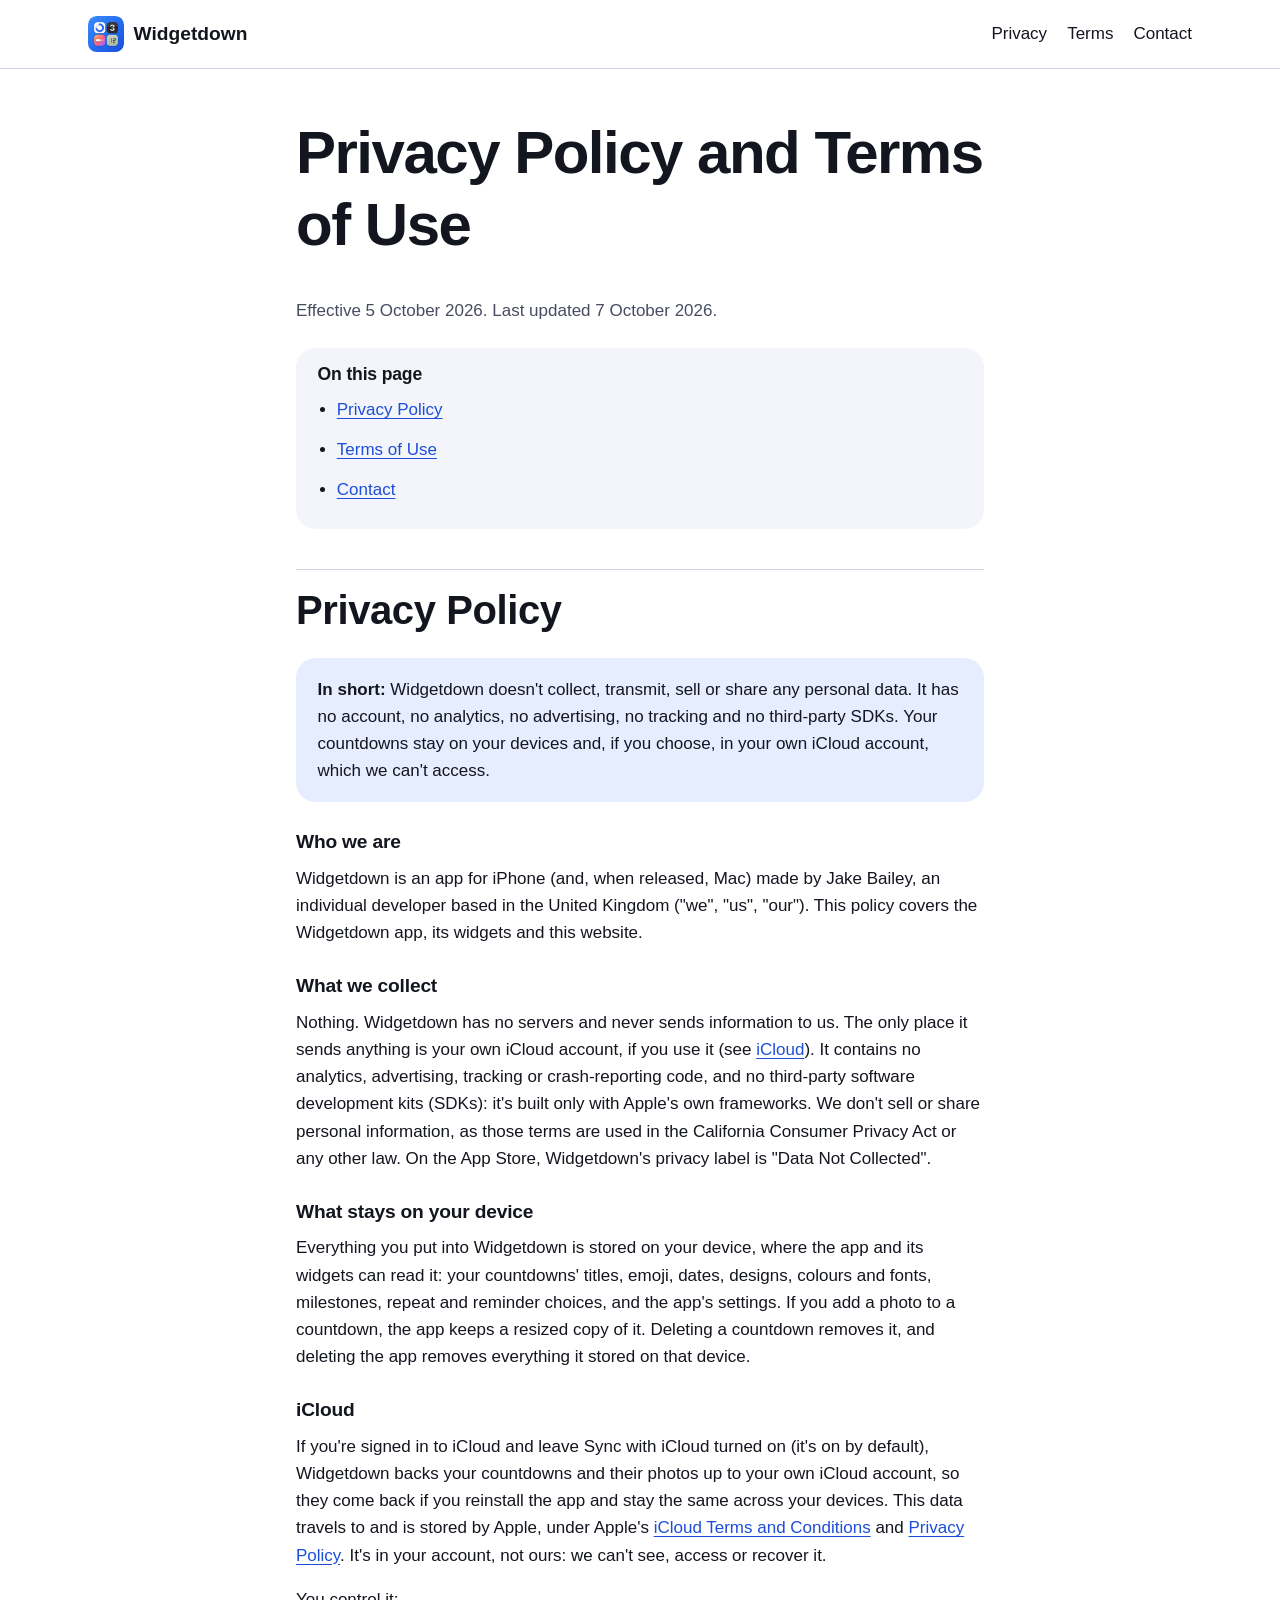
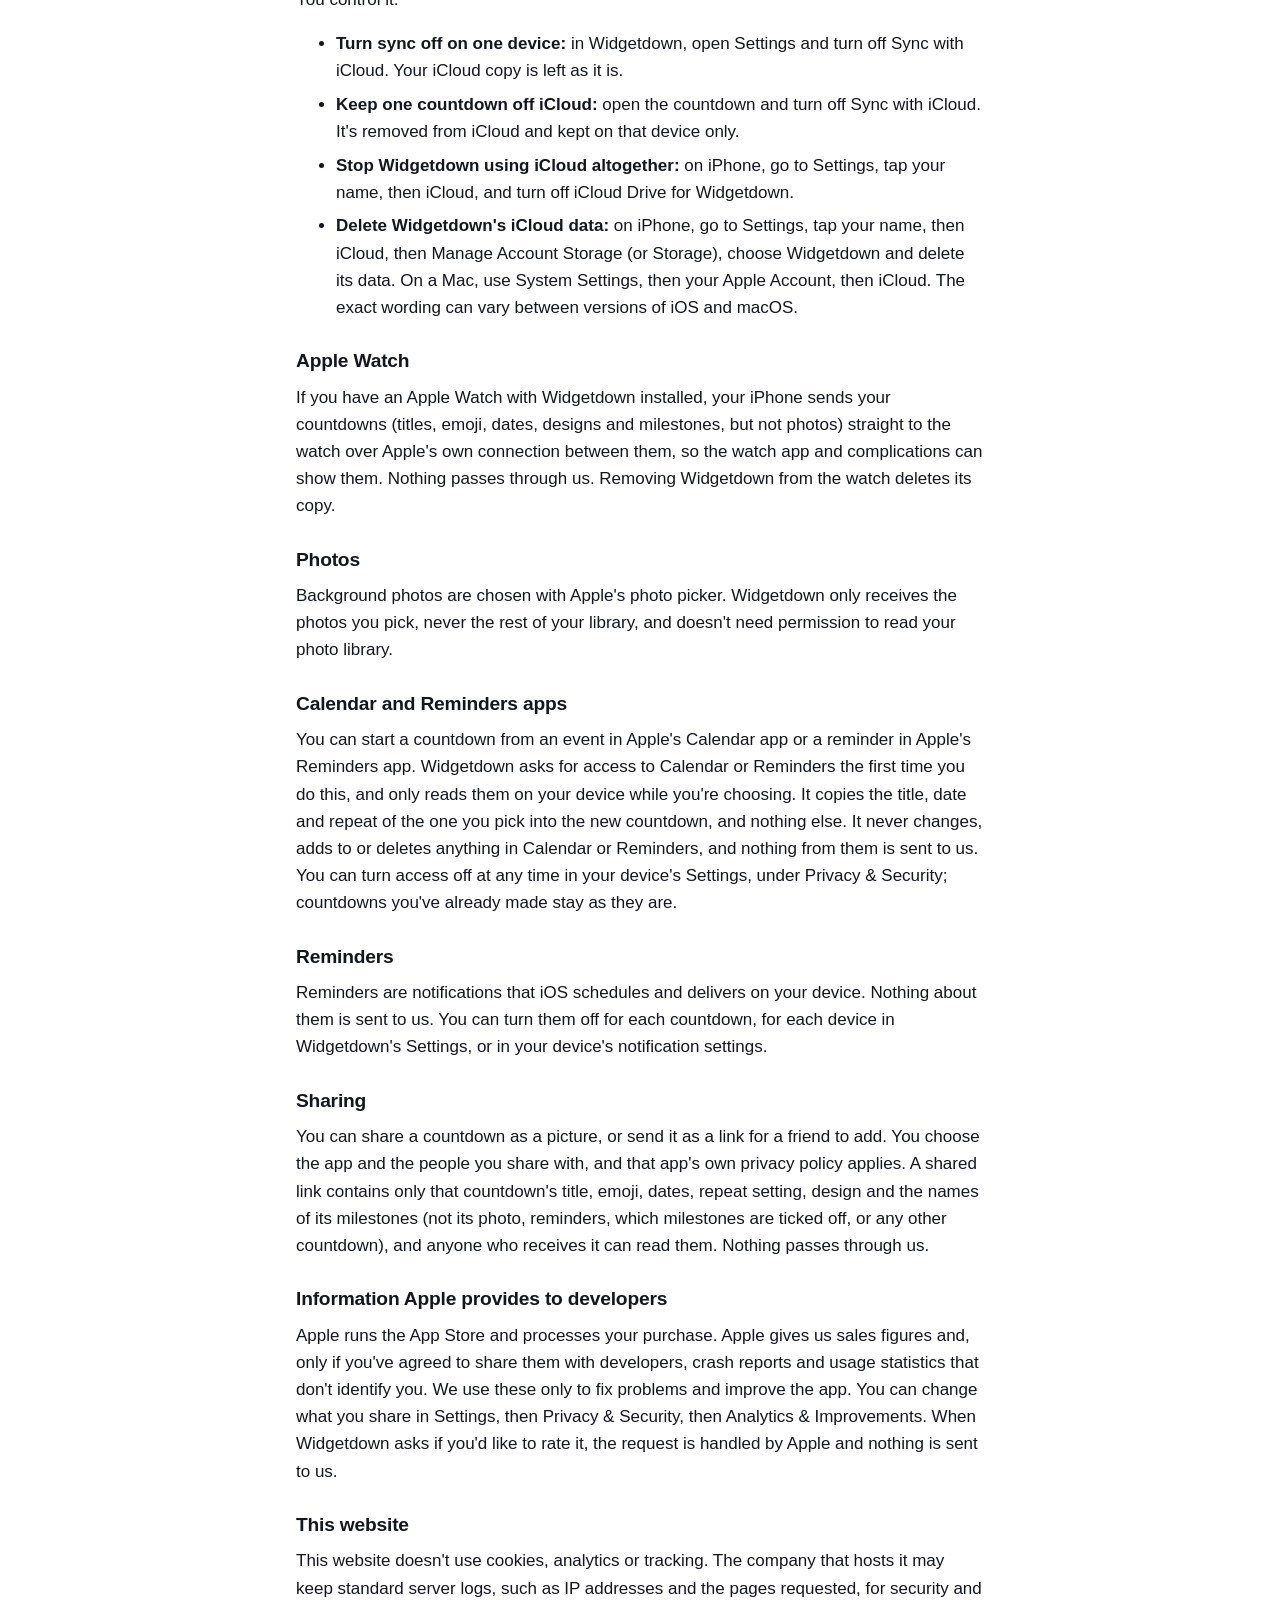
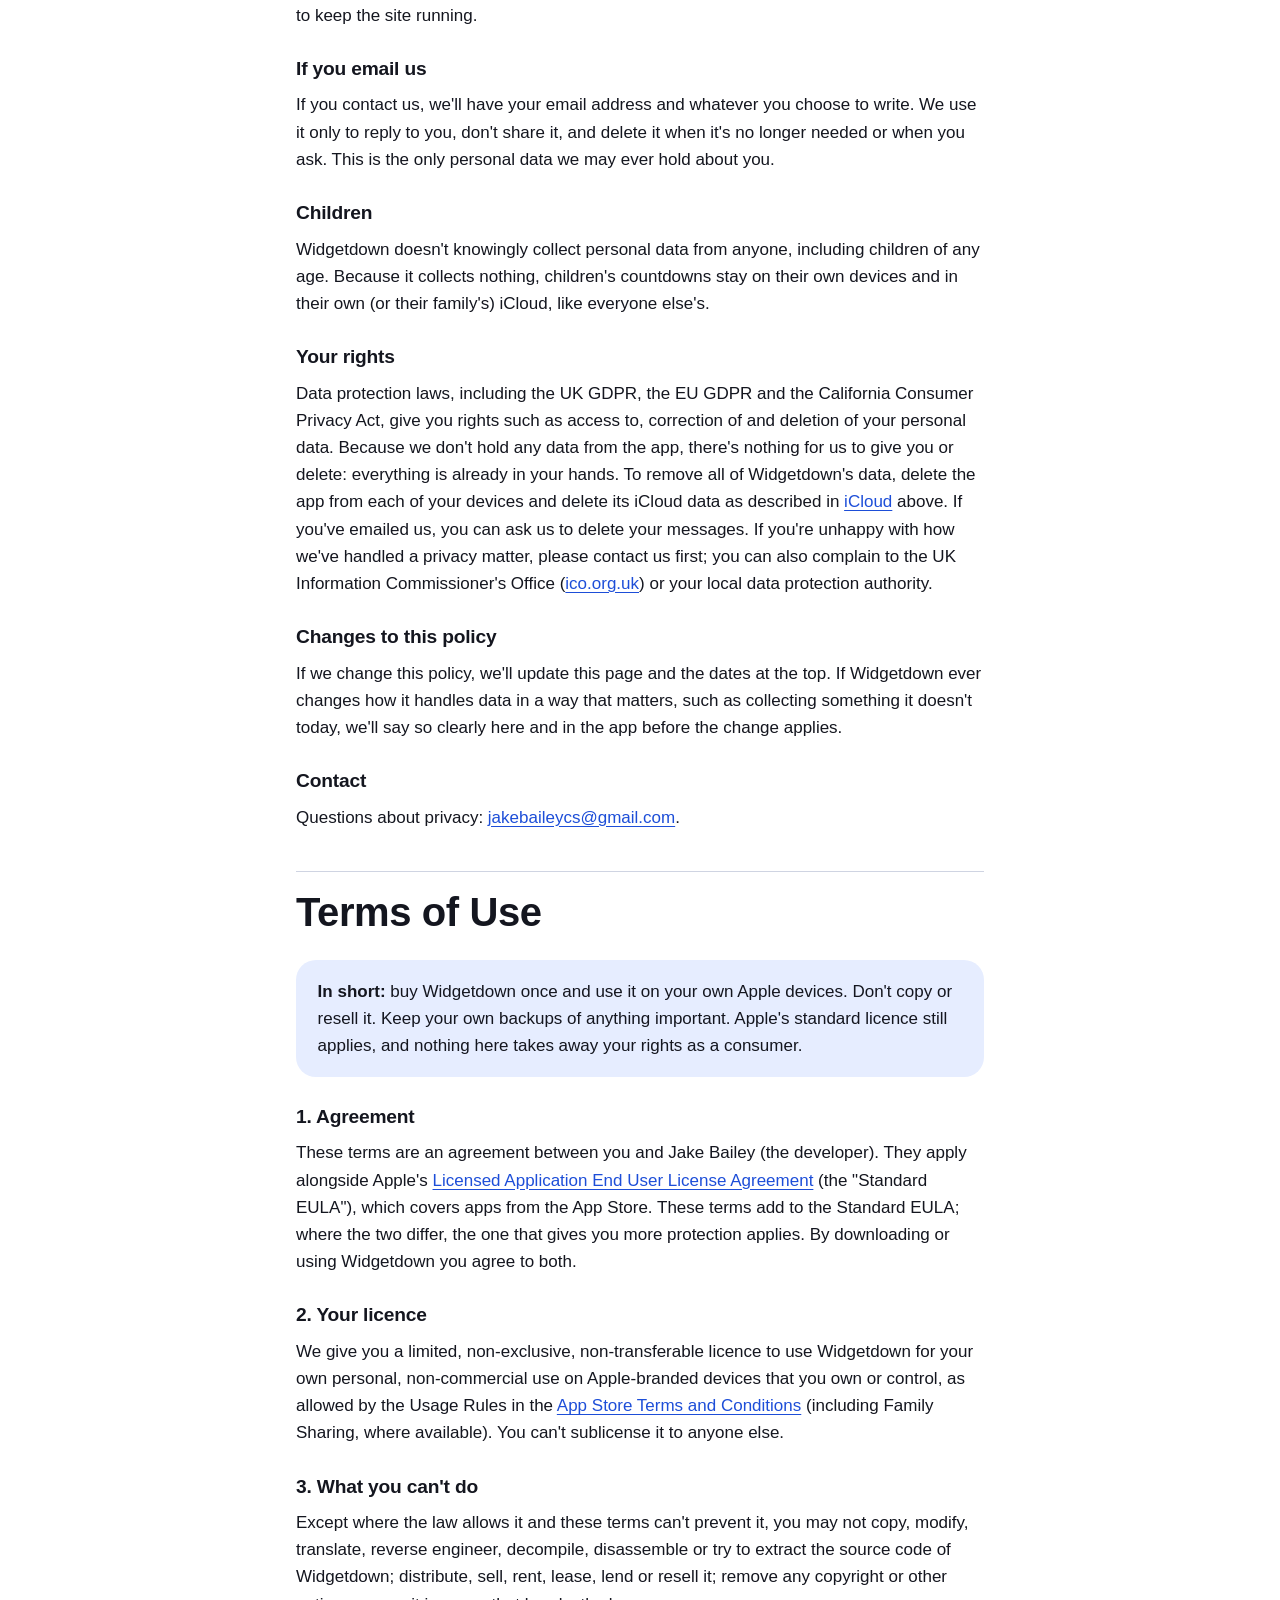
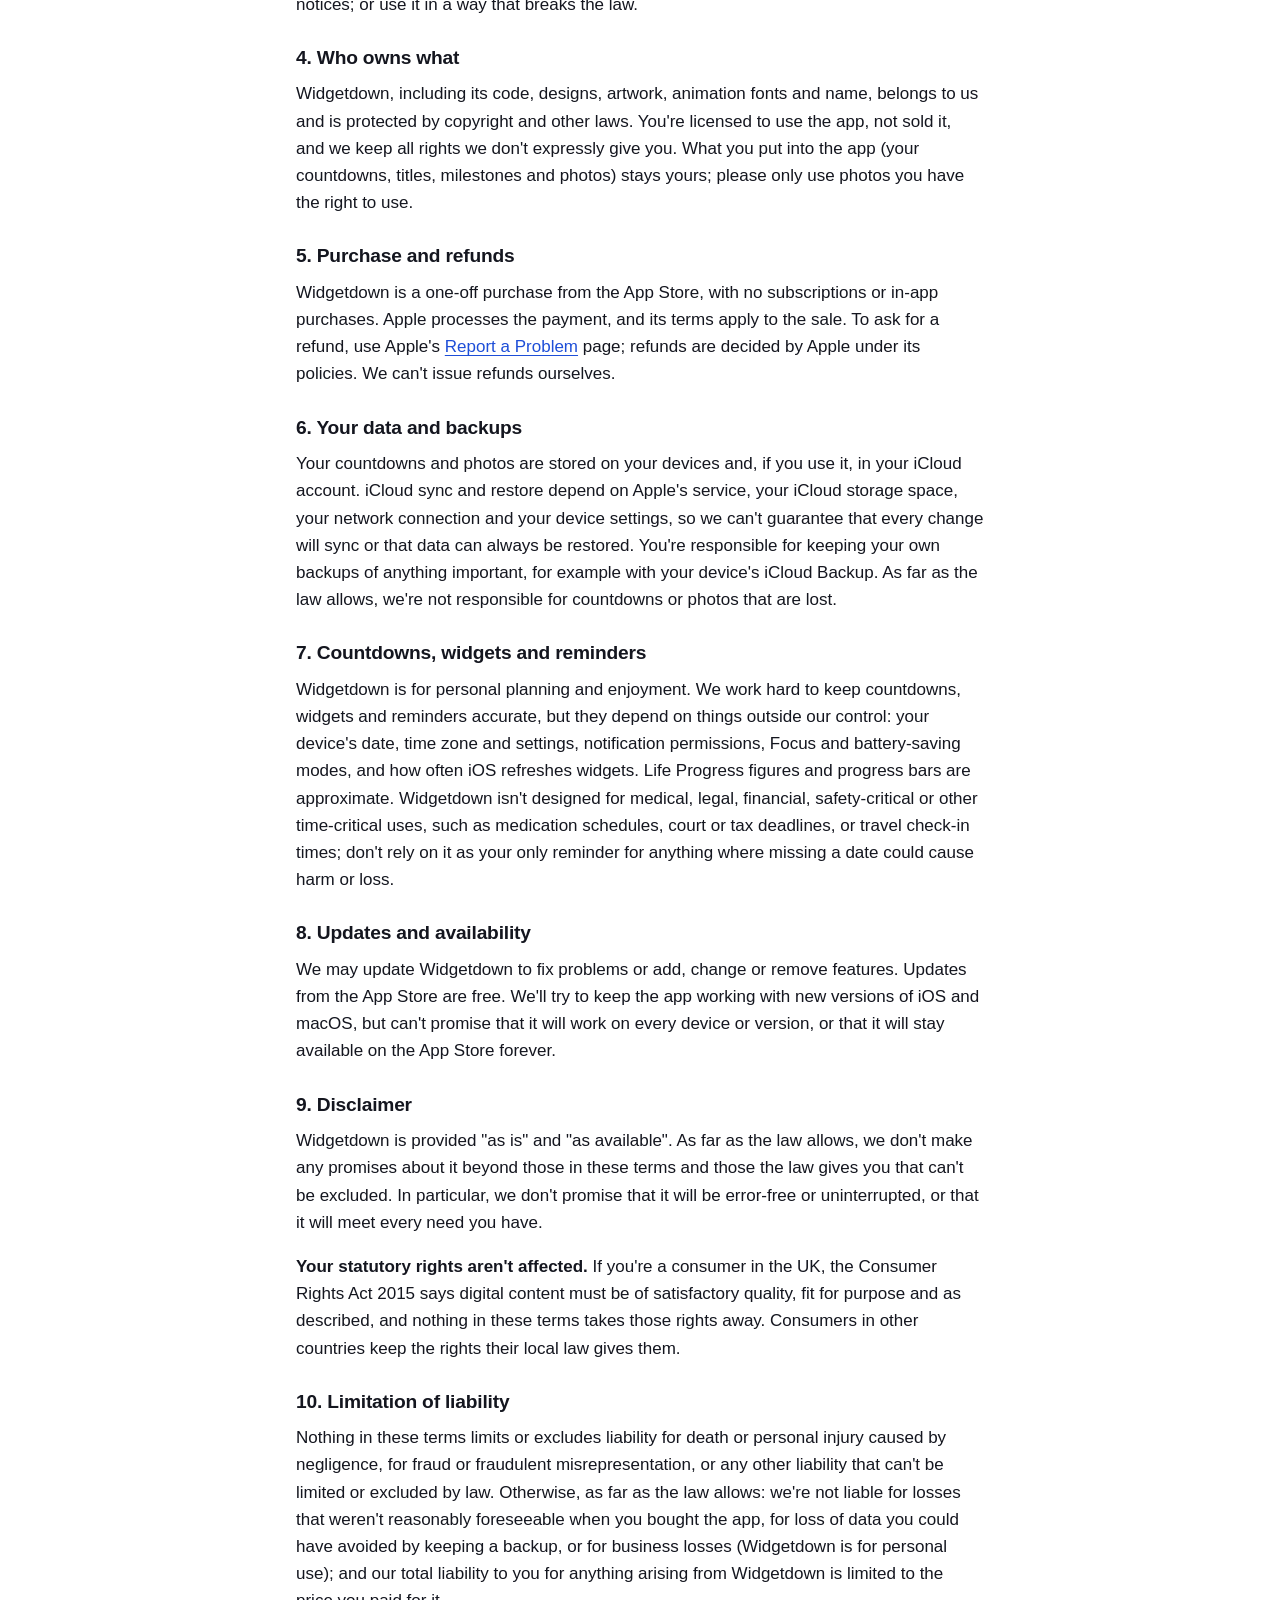
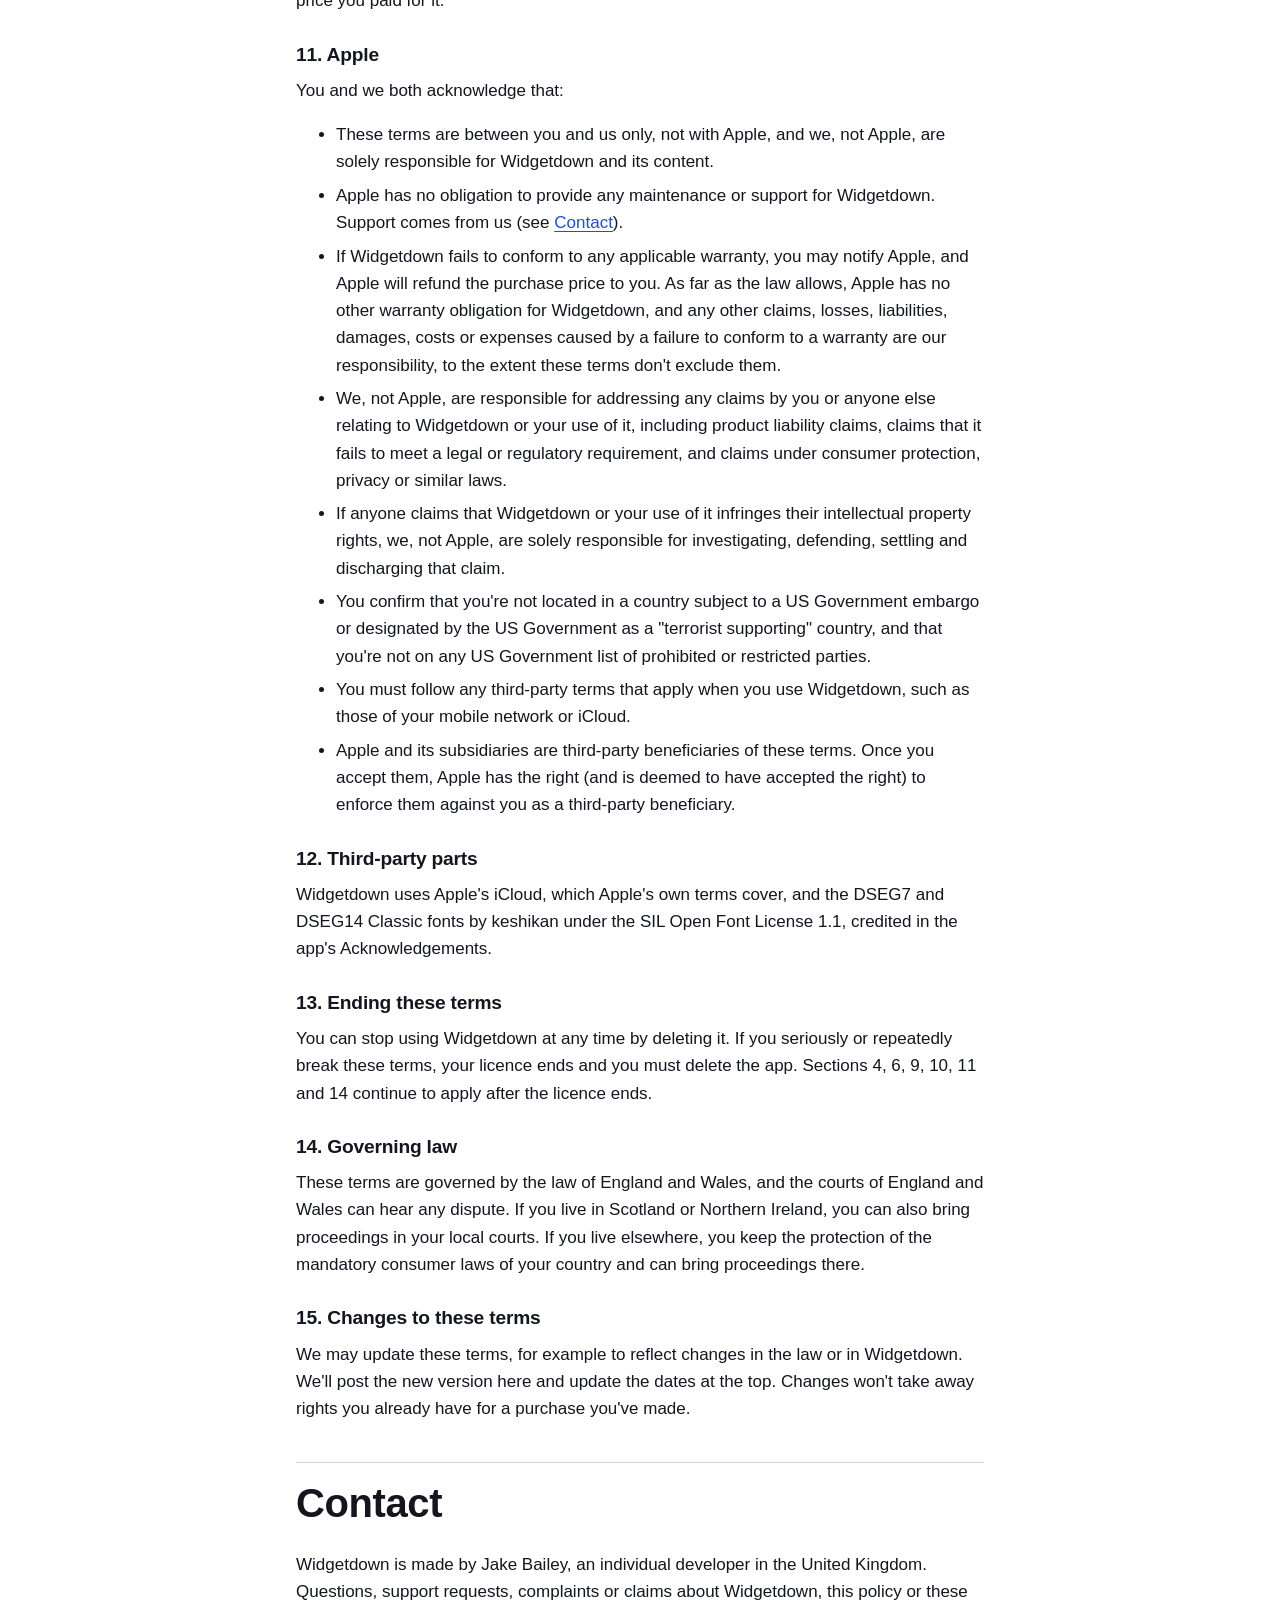
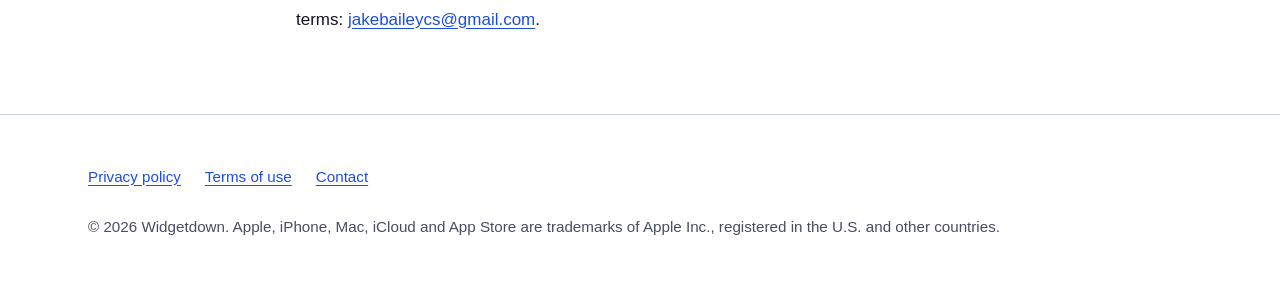
==== commit 1dd7b87f: "Privacy policy: Apple Watch and Calendar and Reminders sections Co-Authored-By: Claude Opus 5.5 <nor" ====
--- a/index.html
+++ b/index.html
@@ -596,7 +596,7 @@
   <main id="main">
     <div class="container prose">
       <h1>Privacy Policy and Terms of Use</h1>
-      <p class="updated">Effective 5 October 2026. Last updated 5 October 2026.</p>
+      <p class="updated">Effective 5 October 2026. Last updated 7 October 2026.</p>
 
       <nav class="toc" aria-labelledby="toc-title">
         <h2 id="toc-title">On this page</h2>
@@ -632,8 +632,14 @@
         <li><strong>Delete Widgetdown's iCloud data:</strong> on iPhone, go to Settings, tap your name, then iCloud, then Manage Account Storage (or Storage), choose Widgetdown and delete its data. On a Mac, use System Settings, then your Apple Account, then iCloud. The exact wording can vary between versions of iOS and macOS.</li>
       </ul>
 
+      <h3 id="privacy-watch">Apple Watch</h3>
+      <p>If you have an Apple Watch with Widgetdown installed, your iPhone sends your countdowns (titles, emoji, dates, designs and milestones, but not photos) straight to the watch over Apple's own connection between them, so the watch app and complications can show them. Nothing passes through us. Removing Widgetdown from the watch deletes its copy.</p>
+
       <h3 id="privacy-photos">Photos</h3>
       <p>Background photos are chosen with Apple's photo picker. Widgetdown only receives the photos you pick, never the rest of your library, and doesn't need permission to read your photo library.</p>
+
+      <h3 id="privacy-calendar">Calendar and Reminders apps</h3>
+      <p>You can start a countdown from an event in Apple's Calendar app or a reminder in Apple's Reminders app. Widgetdown asks for access to Calendar or Reminders the first time you do this, and only reads them on your device while you're choosing. It copies the title, date and repeat of the one you pick into the new countdown, and nothing else. It never changes, adds to or deletes anything in Calendar or Reminders, and nothing from them is sent to us. You can turn access off at any time in your device's Settings, under Privacy &amp; Security; countdowns you've already made stay as they are.</p>
 
       <h3 id="privacy-reminders">Reminders</h3>
       <p>Reminders are notifications that iOS schedules and delivers on your device. Nothing about them is sent to us. You can turn them off for each countdown, for each device in Widgetdown's Settings, or in your device's notification settings.</p>
